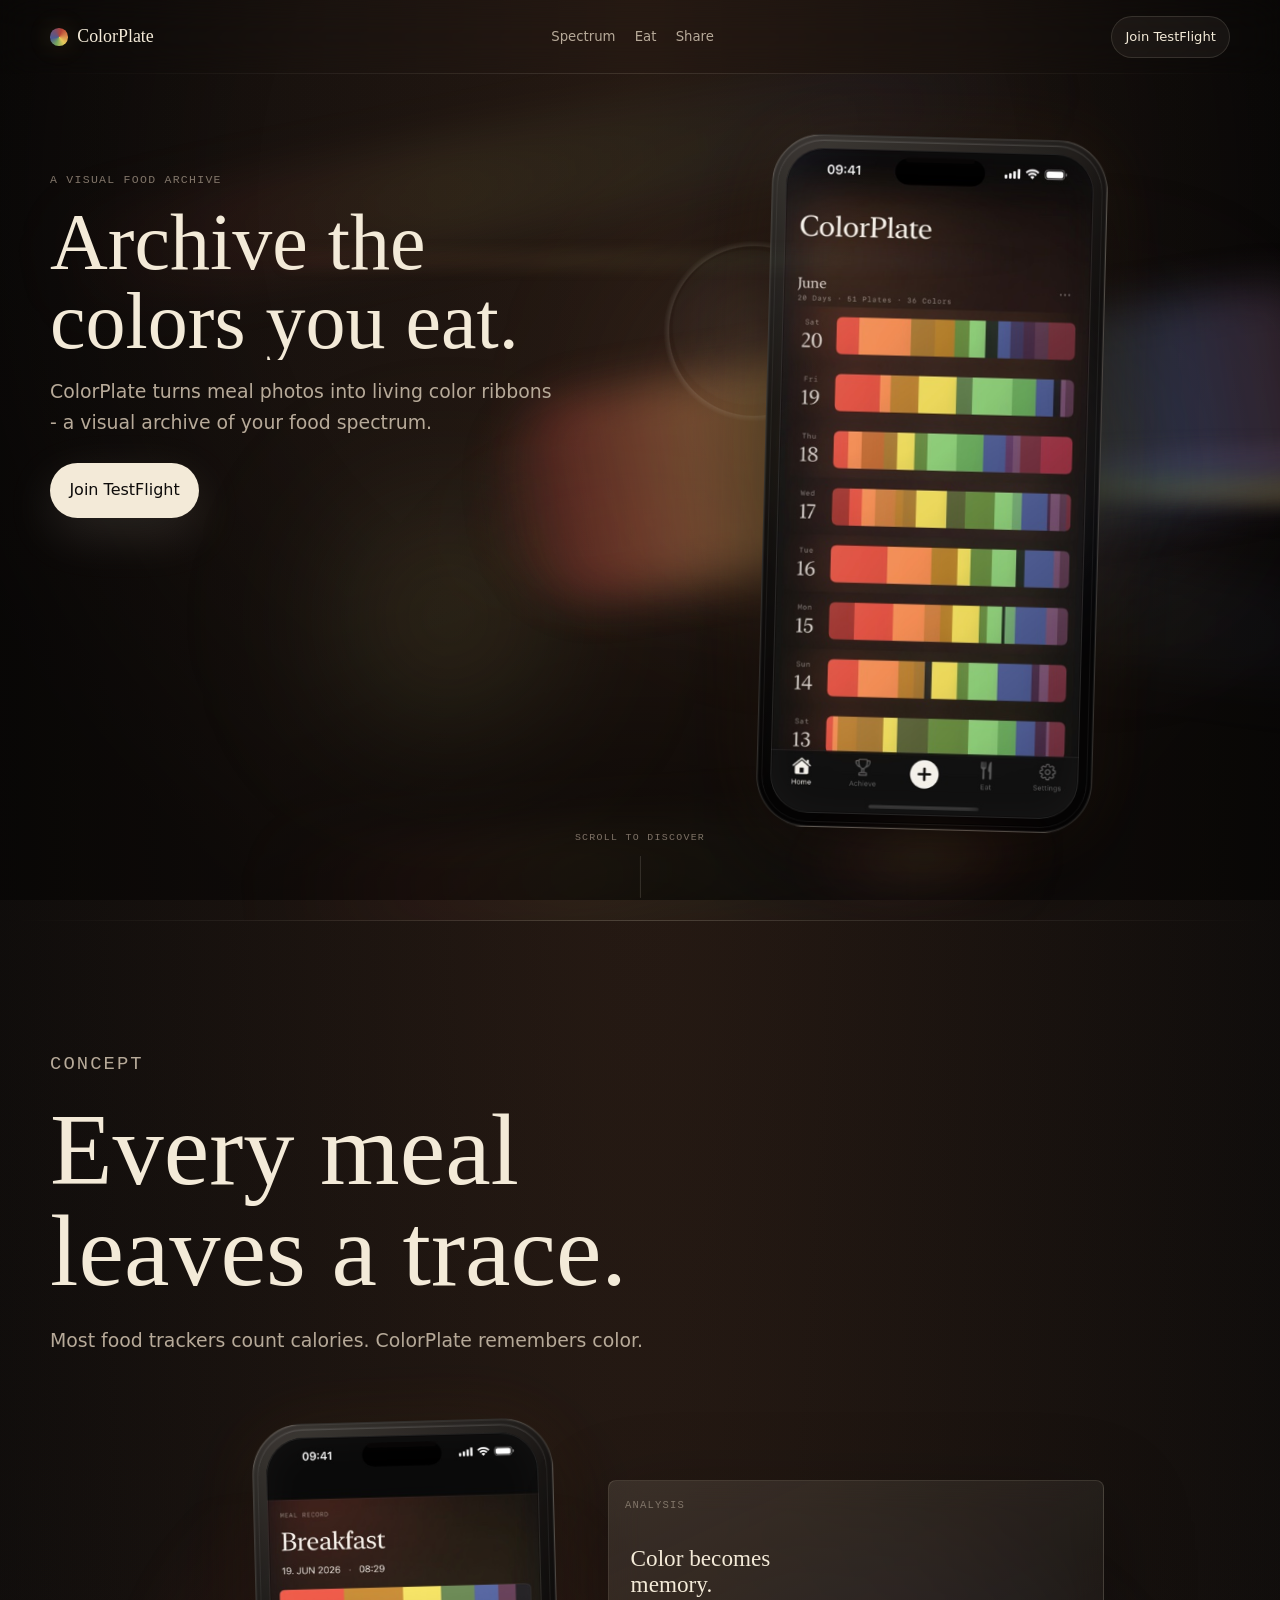
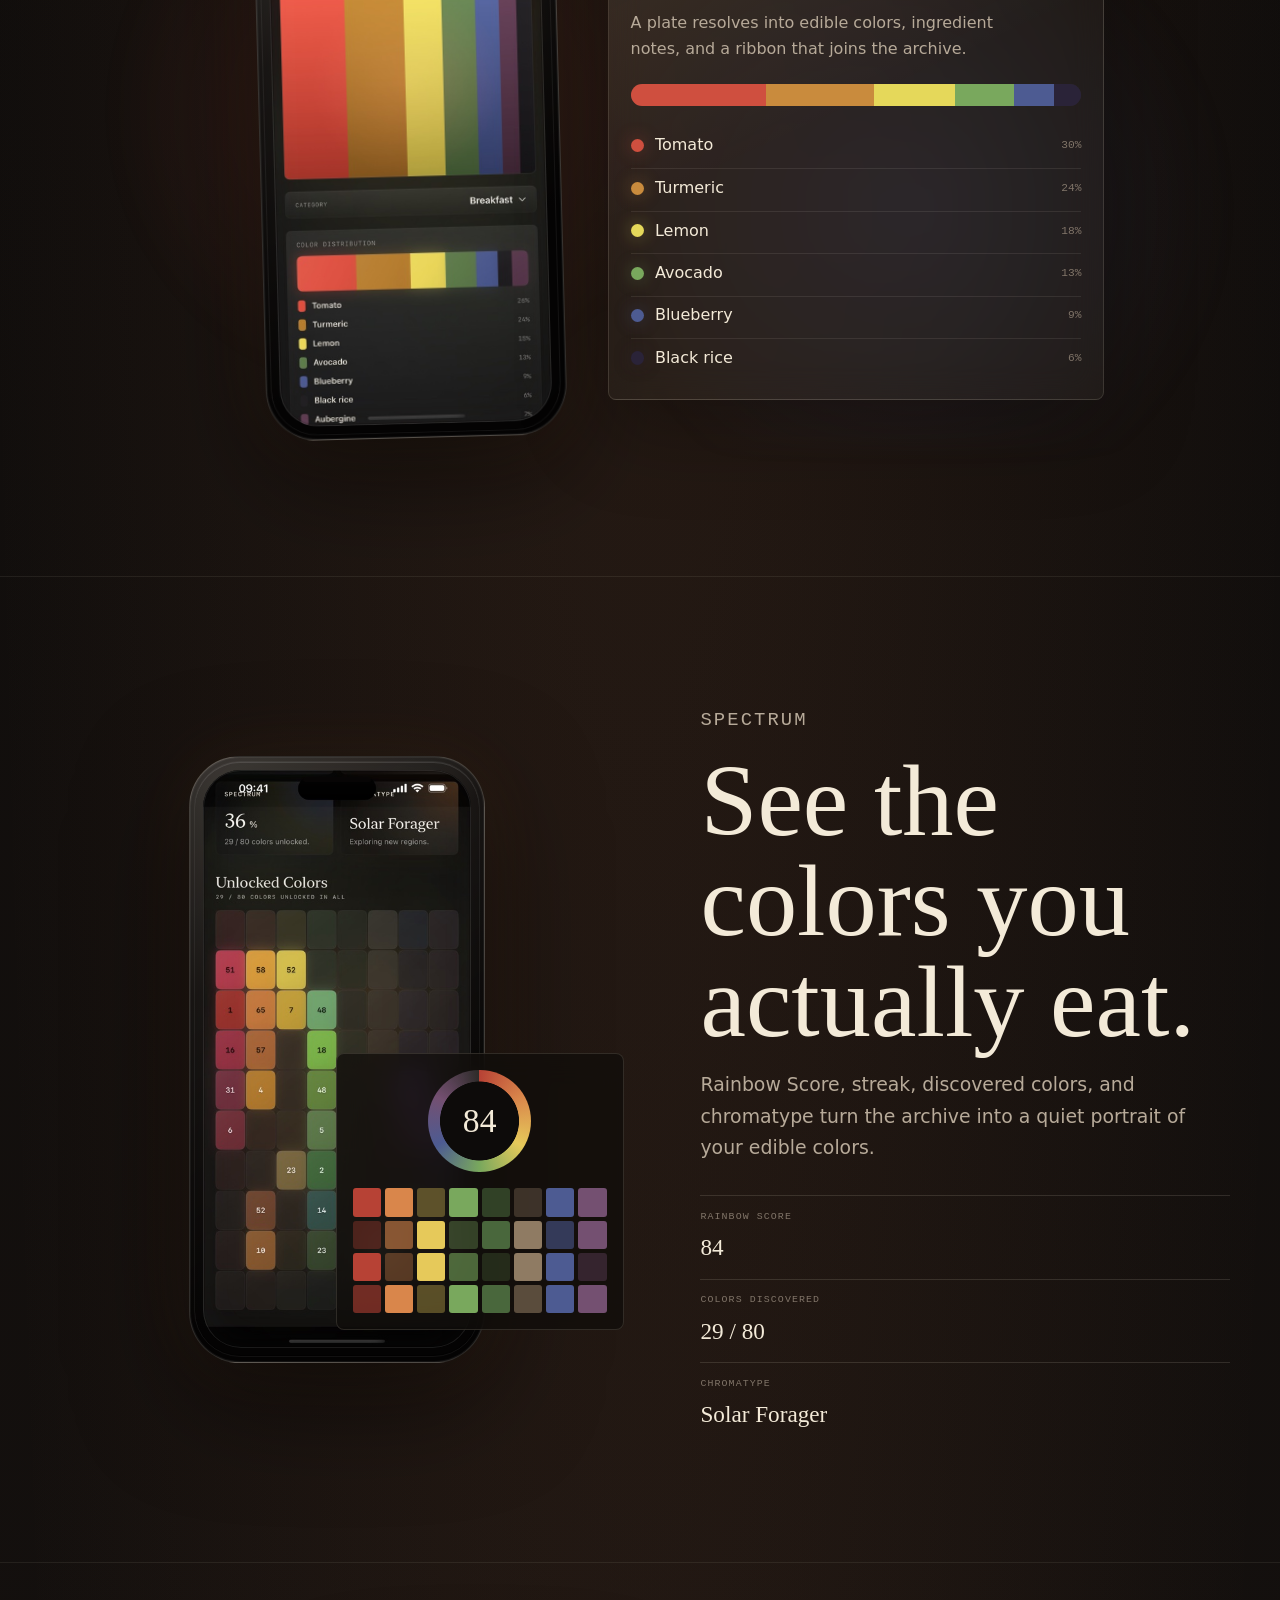
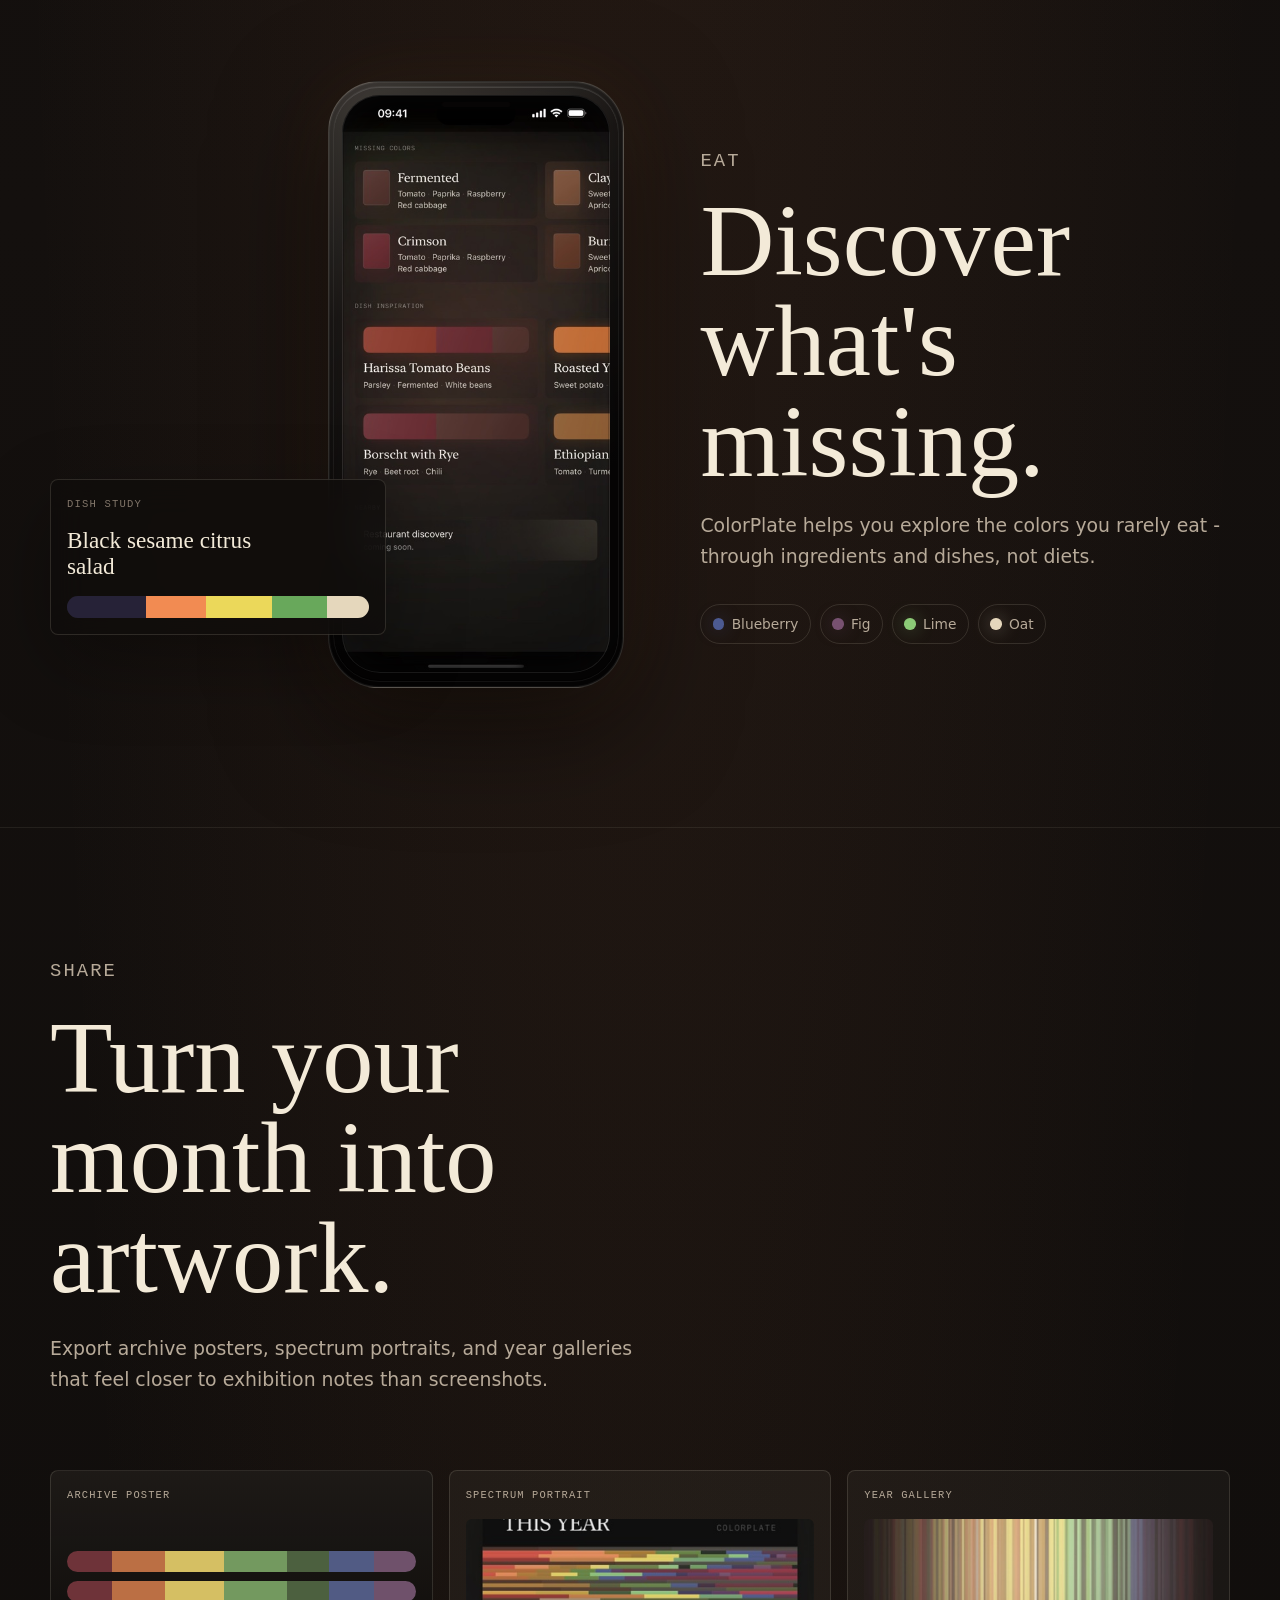
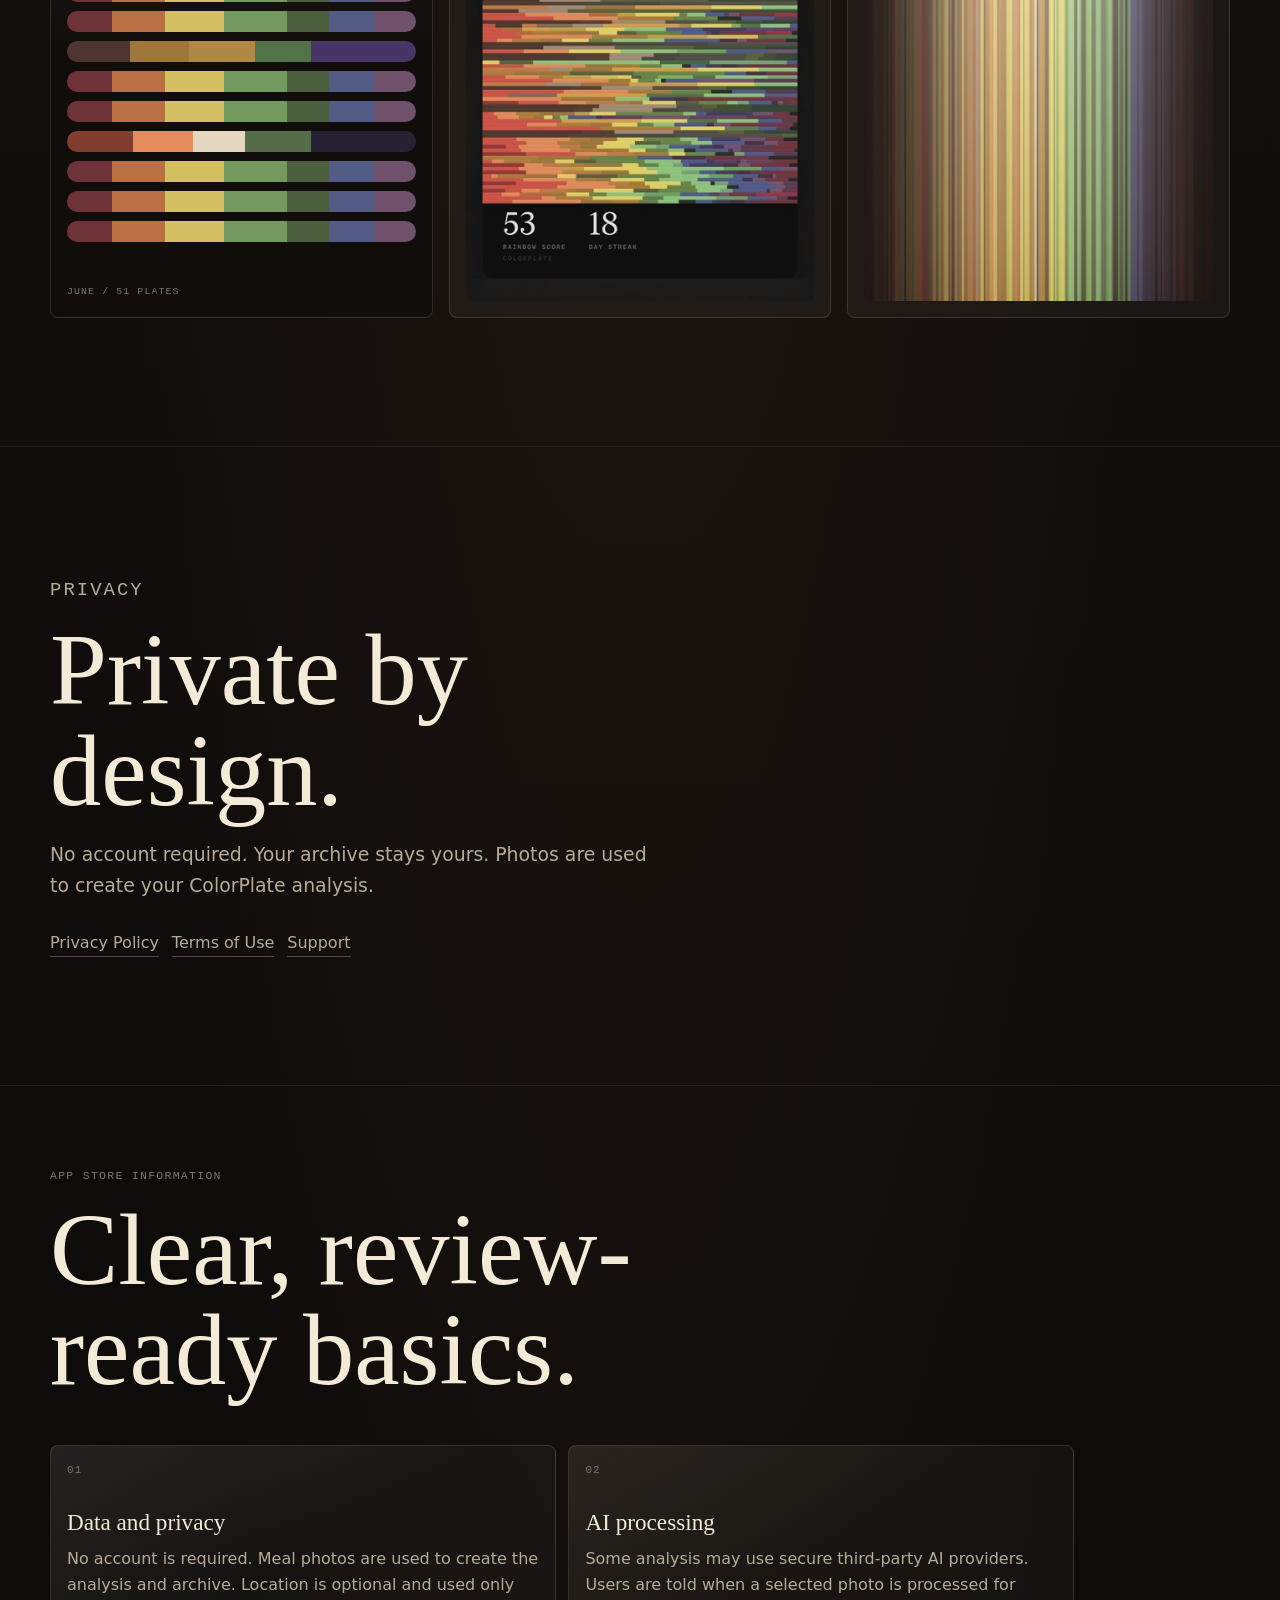
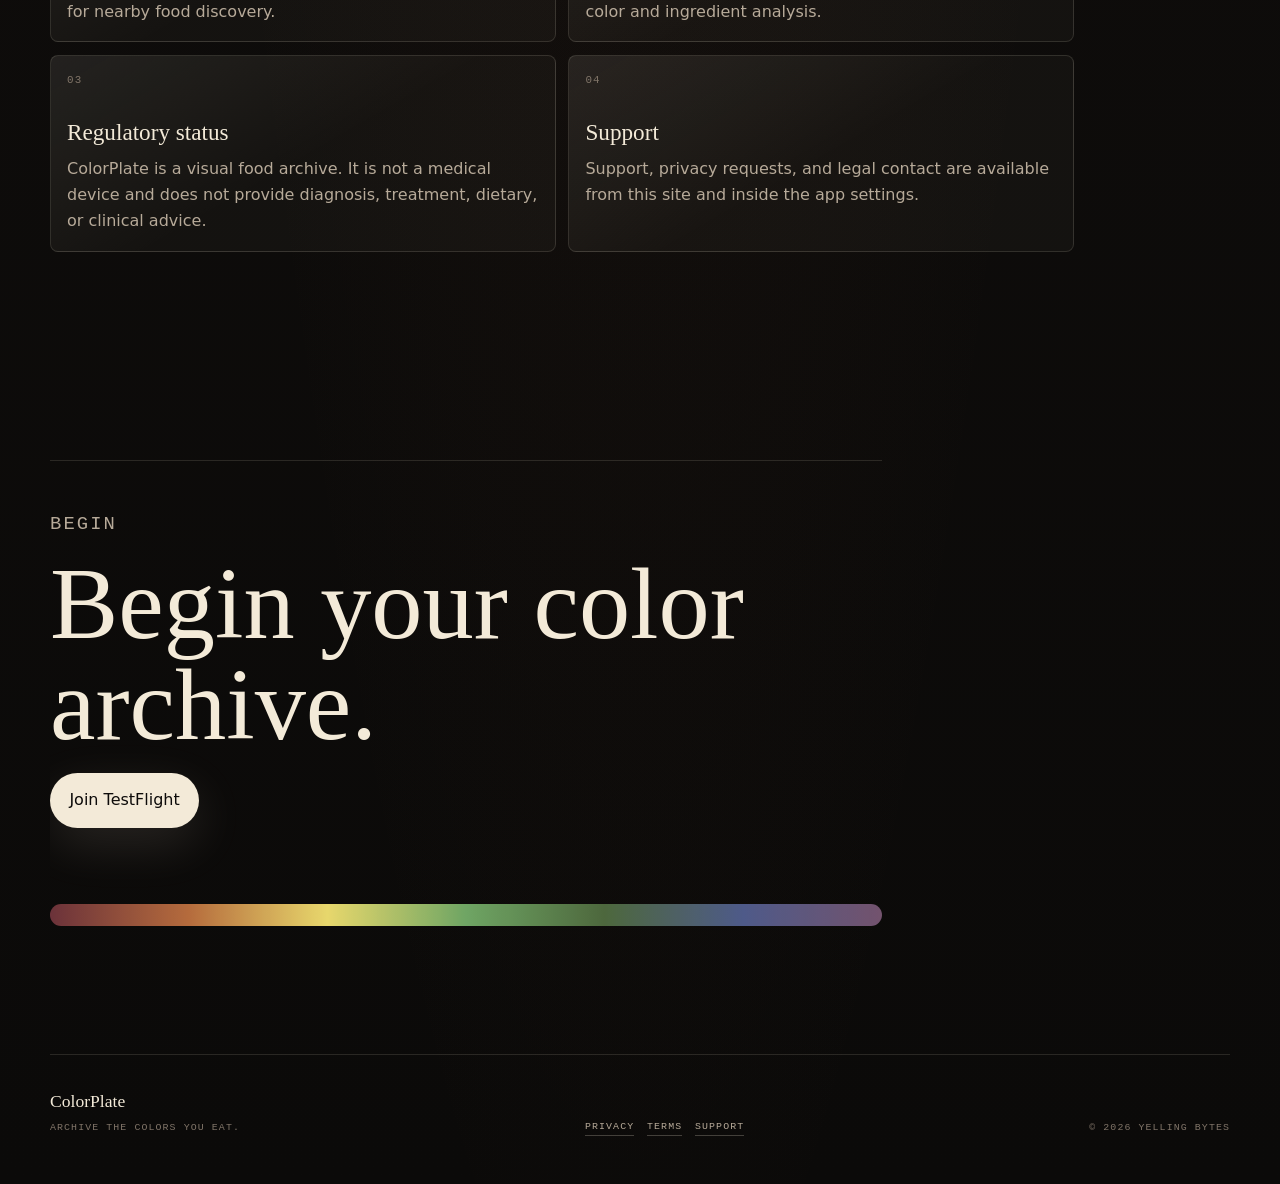
==== index.html @ 6c3af34b "ColorPlate landing page" ====
<!doctype html>
<html lang="en">
  <head>
    <meta charset="utf-8">
    <meta name="viewport" content="width=device-width, initial-scale=1">
    <title>ColorPlate - Archive the colors you eat</title>
    <meta
      name="description"
      content="ColorPlate turns meal photos into living color ribbons - a visual archive of your food spectrum."
    >
    <meta name="theme-color" content="#0d0b0a">
    <meta property="og:title" content="ColorPlate - Archive the colors you eat">
    <meta
      property="og:description"
      content="A visual food archive, not a calorie tracker."
    >
    <meta property="og:type" content="website">
    <link rel="preload" href="assets/screenshots/archive.jpg" as="image">
    <link rel="stylesheet" href="styles.css">
    <script src="https://cdn.jsdelivr.net/npm/gsap@3.12.5/dist/gsap.min.js" defer></script>
  </head>
  <body>
    <a class="skip-link" href="#main">Skip to content</a>
    <div class="site-shell">
      <header class="site-header" aria-label="Primary">
        <a class="wordmark" href="#top" aria-label="ColorPlate home">
          <span class="wordmark-mark" aria-hidden="true"></span>
          ColorPlate
        </a>
        <nav class="site-nav" aria-label="Sections">
          <a href="#spectrum">Spectrum</a>
          <a href="#eat">Eat</a>
          <a href="#share">Share</a>
        </nav>
        <a class="header-cta" href="https://testflight.apple.com/join/rWr4e8p2" target="_blank" rel="noopener">Join TestFlight</a>
      </header>

      <main id="main">
        <section id="top" class="hero section-grid" aria-labelledby="hero-title">
          <div class="hero-atmosphere" aria-hidden="true">
            <span class="pigment-blob pigment-blob-red"></span>
            <span class="pigment-blob pigment-blob-gold"></span>
            <span class="pigment-blob pigment-blob-violet"></span>
            <span class="ambient-ribbon ambient-ribbon-one"></span>
            <span class="ambient-ribbon ambient-ribbon-two"></span>
            <span class="ambient-ribbon ambient-ribbon-three"></span>
          </div>

          <div class="hero-story-ribbon" aria-hidden="true">
            <span class="story-dot"></span>
            <span class="story-line"></span>
          </div>

          <div class="hero-copy">
            <p class="eyebrow hero-kicker">A visual food archive</p>
            <h1 id="hero-title">Archive the colors you eat.</h1>
            <p class="hero-subhead">
              ColorPlate turns meal photos into living color ribbons - a visual archive of your food spectrum.
            </p>
            <div class="cta-row">
              <a class="button button-primary" href="https://testflight.apple.com/join/rWr4e8p2" target="_blank" rel="noopener">Join TestFlight</a>
            </div>
          </div>

          <div class="hero-visual" aria-label="ColorPlate app archive preview">
            <div class="spectral-ribbon hero-stream" aria-hidden="true">
              <span></span>
            </div>
            <div class="plate-sequence" aria-hidden="true">
              <div class="blank-plate"></div>
              <div class="plate-pigment"></div>
            </div>
            <figure class="phone phone-hero parallax-card" data-tilt-card>
              <span class="phone-speaker" aria-hidden="true"></span>
              <span class="phone-screen-glow" aria-hidden="true"></span>
              <span class="phone-reflection" aria-hidden="true"></span>
              <div class="phone-screen">
                <img
                  src="assets/screenshots/archive.jpg"
                  alt="ColorPlate home archive showing daily meal ribbons"
                  width="416"
                  height="900"
                >
              </div>
            </figure>
          </div>
          <a class="scroll-cue" href="#spectrum" aria-label="Scroll to discover">
            <span>Scroll to discover</span>
            <i aria-hidden="true"></i>
          </a>
        </section>

        <section class="concept content-section" aria-labelledby="concept-title">
          <div class="section-heading reveal">
            <p class="eyebrow">Concept</p>
            <h2 id="concept-title">Every meal leaves a trace.</h2>
            <p>
              Most food trackers count calories. ColorPlate remembers color.
            </p>
          </div>

          <div class="analysis-showcase reveal" aria-label="ColorPlate meal analysis with ingredient color extraction">
            <figure class="phone phone-analysis parallax-card">
              <span class="phone-speaker" aria-hidden="true"></span>
              <img
                src="assets/screenshots/spectrum.jpg"
                alt="ColorPlate analysis screen showing a meal color field, ribbon, and ingredient breakdown"
                width="416"
                height="900"
              >
            </figure>
            <article class="ingredient-analysis-card">
              <span class="step-label">Analysis</span>
              <h3>Color becomes memory.</h3>
              <p>
                A plate resolves into edible colors, ingredient notes, and a ribbon that joins the archive.
              </p>
              <div class="analysis-ribbon" aria-hidden="true">
                <span style="--w:30%;--c:#cf4f3f"></span>
                <span style="--w:24%;--c:#c98b3d"></span>
                <span style="--w:18%;--c:#e5d85a"></span>
                <span style="--w:13%;--c:#79a85d"></span>
                <span style="--w:9%;--c:#4d5b92"></span>
                <span style="--w:6%;--c:#2a2338"></span>
              </div>
              <ul class="ingredient-list" aria-label="Example extracted ingredients">
                <li><span style="--c:#cf4f3f"></span><strong>Tomato</strong><em>30%</em></li>
                <li><span style="--c:#c98b3d"></span><strong>Turmeric</strong><em>24%</em></li>
                <li><span style="--c:#e5d85a"></span><strong>Lemon</strong><em>18%</em></li>
                <li><span style="--c:#79a85d"></span><strong>Avocado</strong><em>13%</em></li>
                <li><span style="--c:#4d5b92"></span><strong>Blueberry</strong><em>9%</em></li>
                <li><span style="--c:#2a2338"></span><strong>Black rice</strong><em>6%</em></li>
              </ul>
            </article>
          </div>
        </section>

        <section id="spectrum" class="feature-section spectrum-section section-grid" aria-labelledby="spectrum-title">
          <div class="feature-copy reveal">
            <p class="eyebrow">Spectrum</p>
            <h2 id="spectrum-title">See the colors you actually eat.</h2>
            <p>
              Rainbow Score, streak, discovered colors, and chromatype turn the archive into a quiet portrait of your edible colors.
            </p>
            <dl class="quiet-stats">
              <div>
                <dt>Rainbow Score</dt>
                <dd>84</dd>
              </div>
              <div>
                <dt>Colors discovered</dt>
                <dd>29 / 80</dd>
              </div>
              <div>
                <dt>Chromatype</dt>
                <dd>Solar Forager</dd>
              </div>
            </dl>
          </div>
          <div class="spectrum-visual reveal">
            <figure class="phone phone-feature parallax-card">
              <span class="phone-speaker" aria-hidden="true"></span>
              <img
                src="assets/screenshots/atlas.jpg"
                alt="ColorPlate spectrum atlas with discovered colors and chromatype"
                width="416"
                height="900"
              >
            </figure>
            <div class="spectrum-panel" aria-hidden="true">
              <div class="score-ring">
                <span>84</span>
              </div>
              <div class="atlas-grid">
                <i></i><i></i><i></i><i></i><i></i><i></i><i></i><i></i>
                <i></i><i></i><i></i><i></i><i></i><i></i><i></i><i></i>
                <i></i><i></i><i></i><i></i><i></i><i></i><i></i><i></i>
                <i></i><i></i><i></i><i></i><i></i><i></i><i></i><i></i>
              </div>
            </div>
          </div>
        </section>

        <section id="eat" class="feature-section eat-section section-grid" aria-labelledby="eat-title">
          <div class="feature-copy reveal">
            <p class="eyebrow">Eat</p>
            <h2 id="eat-title">Discover what&apos;s missing.</h2>
            <p>
              ColorPlate helps you explore the colors you rarely eat - through ingredients and dishes, not diets.
            </p>
            <div class="ingredient-stack" aria-label="Suggested missing colors">
              <span style="--c:#4c5a91">Blueberry</span>
              <span style="--c:#775170">Fig</span>
              <span style="--c:#8ccb77">Lime</span>
              <span style="--c:#e5d7bc">Oat</span>
            </div>
          </div>
          <div class="eat-visual reveal">
            <figure class="phone phone-feature parallax-card">
              <span class="phone-speaker" aria-hidden="true"></span>
              <img
                src="assets/screenshots/eat.jpg"
                alt="ColorPlate Eat view with missing colors and dish inspiration"
                width="416"
                height="900"
              >
            </figure>
            <div class="dish-card" aria-hidden="true">
              <span class="step-label">Dish study</span>
              <h3>Black sesame citrus salad</h3>
              <div class="analysis-ribbon">
                <span style="--w:26%;--c:#262237"></span>
                <span style="--w:20%;--c:#f28b52"></span>
                <span style="--w:22%;--c:#ebd85a"></span>
                <span style="--w:18%;--c:#68a85b"></span>
                <span style="--w:14%;--c:#e5d7bc"></span>
              </div>
            </div>
          </div>
        </section>

        <section id="share" class="share-section content-section" aria-labelledby="share-title">
          <div class="section-heading reveal">
            <p class="eyebrow">Share</p>
            <h2 id="share-title">Turn your month into artwork.</h2>
            <p>
              Export archive posters, spectrum portraits, and year galleries that feel closer to exhibition notes than screenshots.
            </p>
          </div>

          <div class="poster-grid reveal" aria-label="ColorPlate share poster previews">
            <article class="poster-card poster-archive">
              <p>Archive Poster</p>
              <div class="poster-ribbons" aria-hidden="true">
                <span></span><span></span><span></span><span></span><span></span>
                <span></span><span></span><span></span><span></span><span></span>
              </div>
              <footer>June / 51 plates</footer>
            </article>
            <article class="poster-card poster-spectrum">
              <p>Spectrum Portrait</p>
              <img
                src="assets/screenshots/share-poster.jpg"
                alt="ColorPlate share poster generated by the app"
                width="416"
                height="900"
              >
            </article>
            <article class="poster-card poster-year">
              <p>Year Gallery</p>
              <img
                src="assets/artwork/year-in-color-portrait.jpg"
                alt="ColorPlate year gallery artwork"
                width="900"
                height="900"
              >
            </article>
          </div>
        </section>

        <section class="privacy-section content-section" aria-labelledby="privacy-title">
          <div class="privacy-panel reveal">
            <p class="eyebrow">Privacy</p>
            <h2 id="privacy-title">Private by design.</h2>
            <p>
              No account required. Your archive stays yours. Photos are used to create your ColorPlate analysis.
            </p>
            <div class="legal-links">
              <a href="privacy.html">Privacy Policy</a>
              <a href="terms.html">Terms of Use</a>
              <a href="support.html">Support</a>
            </div>
          </div>
        </section>

        <section class="app-store-section content-section" aria-labelledby="app-store-title">
          <div class="app-store-panel reveal">
            <p class="eyebrow">App Store information</p>
            <h2 id="app-store-title">Clear, review-ready basics.</h2>
            <div class="compliance-grid">
              <article>
                <span>01</span>
                <h3>Data and privacy</h3>
                <p>No account is required. Meal photos are used to create the analysis and archive. Location is optional and used only for nearby food discovery.</p>
              </article>
              <article>
                <span>02</span>
                <h3>AI processing</h3>
                <p>Some analysis may use secure third-party AI providers. Users are told when a selected photo is processed for color and ingredient analysis.</p>
              </article>
              <article>
                <span>03</span>
                <h3>Regulatory status</h3>
                <p>ColorPlate is a visual food archive. It is not a medical device and does not provide diagnosis, treatment, dietary, or clinical advice.</p>
              </article>
              <article>
                <span>04</span>
                <h3>Support</h3>
                <p>Support, privacy requests, and legal contact are available from this site and inside the app settings.</p>
              </article>
            </div>
          </div>
        </section>

        <section id="final-cta" class="final-cta content-section" aria-labelledby="final-title">
          <div class="final-panel reveal">
            <p class="eyebrow">Begin</p>
            <h2 id="final-title">Begin your color archive.</h2>
            <a class="button button-primary" href="https://testflight.apple.com/join/rWr4e8p2" target="_blank" rel="noopener">
              Join TestFlight
            </a>
          </div>
        </section>
      </main>

      <footer class="site-footer">
        <div>
          <strong>ColorPlate</strong>
          <span>Archive the colors you eat.</span>
        </div>
        <nav aria-label="Legal">
          <a href="privacy.html">Privacy</a>
          <a href="terms.html">Terms</a>
          <a href="support.html">Support</a>
        </nav>
        <p>&copy; 2026 Yelling Bytes</p>
      </footer>
    </div>

    <script src="app.js" defer></script>
  </body>
</html>
---- styles.css ----
:root {
  color-scheme: dark;
  --ink: #0d0b0a;
  --ink-soft: #15110f;
  --charcoal: #1d1916;
  --charcoal-2: #29231f;
  --ivory: #f3ead8;
  --stone: #b7aa99;
  --stone-dim: #817569;
  --line: rgba(243, 234, 216, 0.13);
  --glass: rgba(243, 234, 216, 0.055);
  --glow: rgba(226, 184, 110, 0.22);
  --red: #b74235;
  --orange: #d9864b;
  --yellow: #e6c95a;
  --green: #79a85d;
  --moss: #49673c;
  --blue: #4d5b92;
  --violet: #745071;
  --serif: "Iowan Old Style", "New York", "Times New Roman", serif;
  --sans: Inter, ui-sans-serif, system-ui, -apple-system, BlinkMacSystemFont, "Segoe UI", sans-serif;
  --mono: "SFMono-Regular", "SF Mono", Consolas, "Liberation Mono", monospace;
  --max: 1180px;
}

* {
  box-sizing: border-box;
}

html {
  scroll-behavior: smooth;
  overflow-x: hidden;
}

body {
  margin: 0;
  background:
    radial-gradient(ellipse at 50% 0%, rgba(214, 128, 80, 0.12), transparent 42rem),
    linear-gradient(180deg, #0d0b0a 0%, #14100e 45%, #0b0a09 100%);
  color: var(--ivory);
  font-family: var(--sans);
  font-size: 16px;
  line-height: 1.65;
  overflow-x: hidden;
}

body::before {
  content: "";
  position: fixed;
  inset: 0;
  pointer-events: none;
  z-index: -1;
  opacity: 0.26;
  background-image:
    linear-gradient(rgba(255,255,255,0.025) 1px, transparent 1px),
    linear-gradient(90deg, rgba(255,255,255,0.018) 1px, transparent 1px);
  background-size: 42px 42px;
  mask-image: linear-gradient(to bottom, black, transparent 78%);
}

body::after {
  content: "";
  position: fixed;
  inset: 0;
  z-index: -1;
  pointer-events: none;
  background:
    radial-gradient(ellipse at 50% 22%, transparent 0 42%, rgba(0, 0, 0, 0.42) 82%),
    radial-gradient(ellipse at 50% 115%, rgba(0, 0, 0, 0.64), transparent 44%);
}

img {
  display: block;
  max-width: 100%;
  height: auto;
}

a {
  color: inherit;
  text-decoration: none;
}

button {
  font: inherit;
}

.skip-link {
  position: fixed;
  left: 1rem;
  top: 1rem;
  z-index: 50;
  transform: translateY(-150%);
  background: var(--ivory);
  color: var(--ink);
  padding: 0.6rem 0.9rem;
  border-radius: 8px;
}

.skip-link:focus {
  transform: translateY(0);
}

.site-shell {
  width: 100%;
  margin: 0 auto;
}

.site-header {
  position: sticky;
  top: 0;
  z-index: 20;
  display: flex;
  align-items: center;
  justify-content: space-between;
  gap: 1rem;
  width: 100%;
  margin: 0 auto;
  padding: 1rem max(1rem, calc((100vw - var(--max)) / 2));
  backdrop-filter: blur(18px);
}

.site-header::after {
  content: "";
  position: absolute;
  left: 0;
  right: 0;
  bottom: 0;
  height: 1px;
  background: linear-gradient(90deg, transparent, var(--line), transparent);
}

.wordmark,
.header-cta,
.button,
.site-nav a,
.legal-links a {
  transition: color 180ms ease, border-color 180ms ease, background 180ms ease, transform 180ms ease;
}

.wordmark {
  display: inline-flex;
  align-items: center;
  gap: 0.6rem;
  font-family: var(--serif);
  font-size: 1.12rem;
  color: var(--ivory);
}

.wordmark-mark {
  width: 1.1rem;
  height: 1.1rem;
  border-radius: 50%;
  background:
    conic-gradient(from 20deg, var(--red), var(--orange), var(--yellow), var(--green), var(--blue), var(--violet), var(--red));
  box-shadow: 0 0 24px rgba(230, 201, 90, 0.18);
}

.site-nav {
  display: none;
  align-items: center;
  gap: 1.2rem;
  color: var(--stone);
  font-size: 0.83rem;
}

.site-nav a {
  position: relative;
}

.site-nav a::after {
  content: "";
  position: absolute;
  left: 0;
  right: 0;
  bottom: -0.45rem;
  height: 1px;
  transform: scaleX(0);
  transform-origin: center;
  background: linear-gradient(90deg, transparent, rgba(243, 234, 216, 0.72), transparent);
  box-shadow: 0 0 18px rgba(230, 201, 90, 0.16);
  transition: transform 260ms ease;
}

.site-nav a:hover,
.legal-links a:hover {
  color: var(--ivory);
}

.site-nav a:hover::after {
  transform: scaleX(1);
}

.header-cta {
  border: 1px solid var(--line);
  border-radius: 999px;
  color: var(--ivory);
  font-size: 0.82rem;
  padding: 0.56rem 0.82rem;
  background: rgba(243, 234, 216, 0.05);
}

.header-cta:hover,
.button:hover {
  transform: translateY(-1px);
}

.section-grid,
.content-section {
  width: 100%;
  margin: 0 auto;
  padding-left: max(1rem, calc((100vw - var(--max)) / 2));
  padding-right: max(1rem, calc((100vw - var(--max)) / 2));
}

.section-grid {
  display: grid;
  gap: clamp(2.2rem, 6vw, 5rem);
}

.content-section {
  padding-block: clamp(4.5rem, 10vw, 8rem);
}

.hero {
  position: relative;
  isolation: isolate;
  width: 100%;
  max-width: none;
  min-height: calc(100svh - 4.5rem);
  padding: clamp(2rem, 5vw, 4rem) 0 clamp(3rem, 7vw, 6rem);
  padding-left: max(1rem, calc((100vw - var(--max)) / 2));
  padding-right: max(1rem, calc((100vw - var(--max)) / 2));
  align-items: start;
  overflow: clip;
  contain: paint;
}

.hero > * {
  min-width: 0;
}

.hero::after {
  content: "";
  position: absolute;
  left: calc(50% - 50vw);
  right: calc(50% - 50vw);
  bottom: 0;
  height: 1px;
  background: linear-gradient(90deg, transparent, rgba(243, 234, 216, 0.18), transparent);
}

.hero-copy {
  position: relative;
  z-index: 3;
}

.hero-atmosphere {
  position: absolute;
  inset: -18% 0 -12%;
  z-index: -2;
  overflow: hidden;
  pointer-events: none;
}

.pigment-blob,
.ambient-ribbon {
  position: absolute;
  display: block;
  will-change: transform, opacity;
}

.pigment-blob {
  width: clamp(18rem, 34vw, 34rem);
  aspect-ratio: 1;
  border-radius: 50%;
  opacity: 0.26;
  filter: blur(58px) saturate(0.82);
  mix-blend-mode: screen;
}

.pigment-blob-red {
  left: 45%;
  top: 25%;
  background: radial-gradient(circle, rgba(183, 66, 53, 0.82), rgba(217, 134, 75, 0.22) 42%, transparent 70%);
  animation: pigmentDriftOne 22s ease-in-out infinite alternate;
}

.pigment-blob-gold {
  left: 22%;
  top: 48%;
  width: clamp(16rem, 26vw, 27rem);
  background: radial-gradient(circle, rgba(230, 201, 90, 0.58), rgba(121, 168, 93, 0.18) 48%, transparent 72%);
  animation: pigmentDriftTwo 26s ease-in-out infinite alternate;
}

.pigment-blob-violet {
  right: 0;
  top: 32%;
  width: clamp(17rem, 28vw, 29rem);
  background: radial-gradient(circle, rgba(77, 91, 146, 0.62), rgba(116, 80, 113, 0.24) 50%, transparent 74%);
  animation: pigmentDriftThree 28s ease-in-out infinite alternate;
}

.ambient-ribbon {
  width: min(88vw, 64rem);
  height: 6.5rem;
  border-radius: 999px;
  opacity: 0.18;
  filter: blur(20px) saturate(0.78);
  background:
    linear-gradient(90deg,
      transparent,
      rgba(183, 66, 53, 0.55),
      rgba(230, 201, 90, 0.46),
      rgba(121, 168, 93, 0.38),
      rgba(77, 91, 146, 0.45),
      transparent);
}

.ambient-ribbon-one {
  left: 3%;
  top: 18%;
  transform: rotate(-11deg);
  animation: ribbonFloatOne 24s ease-in-out infinite alternate;
}

.ambient-ribbon-two {
  right: -15%;
  top: 56%;
  opacity: 0.13;
  transform: rotate(8deg);
  animation: ribbonFloatTwo 27s ease-in-out infinite alternate;
}

.ambient-ribbon-three {
  left: 21%;
  bottom: 9%;
  width: min(66vw, 48rem);
  opacity: 0.11;
  transform: rotate(-4deg);
  animation: ribbonFloatThree 32s ease-in-out infinite alternate;
}

.hero-story-ribbon {
  position: absolute;
  left: max(1rem, calc((100% - var(--max)) / 2));
  top: clamp(7rem, 18vh, 12rem);
  z-index: 1;
  width: min(72vw, 48rem);
  height: 3rem;
  pointer-events: none;
}

.story-dot,
.story-line {
  position: absolute;
  left: 0;
  top: 50%;
  display: block;
  transform: translateY(-50%);
}

.story-dot {
  width: 0.78rem;
  height: 0.78rem;
  border-radius: 50%;
  background: #e6c95a;
  box-shadow: 0 0 24px rgba(230, 201, 90, 0.38);
}

.story-line {
  width: 100%;
  height: 1rem;
  border-radius: 999px;
  transform-origin: left center;
  background:
    linear-gradient(90deg,
      rgba(183, 66, 53, 0.8),
      rgba(217, 134, 75, 0.78),
      rgba(230, 201, 90, 0.74),
      rgba(121, 168, 93, 0.62),
      rgba(77, 91, 146, 0.58),
      rgba(116, 80, 113, 0));
  filter: blur(8px) saturate(0.8);
  opacity: 0;
  transform: translateY(-50%) scaleX(0);
}

.eyebrow,
.step-label,
.quiet-stats dt,
.site-footer,
.poster-card footer,
.poster-card p {
  font-family: var(--mono);
  letter-spacing: 0.11em;
  text-transform: uppercase;
}

.eyebrow {
  margin: 0 0 0.9rem;
  color: var(--stone-dim);
  font-size: 0.72rem;
}

h1,
h2,
h3,
p {
  margin-top: 0;
}

h1,
h2 {
  font-family: var(--serif);
  font-weight: 400;
  line-height: 0.98;
  letter-spacing: 0;
}

h1 {
  max-width: 17ch;
  margin-bottom: 1rem;
  font-size: clamp(3.05rem, 6.4vw, 5rem);
}

h2 {
  max-width: 12ch;
  margin-bottom: 1.1rem;
  font-size: clamp(2.7rem, 8vw, 6.4rem);
}

h3 {
  font-family: var(--serif);
  font-size: 1.45rem;
  font-weight: 400;
  line-height: 1.15;
}

.hero-subhead,
.section-heading p,
.feature-copy p,
.privacy-panel p,
.final-panel p {
  max-width: 38rem;
  color: var(--stone);
  font-size: clamp(1rem, 1.8vw, 1.18rem);
}

.cta-row {
  display: flex;
  flex-wrap: wrap;
  gap: 0.75rem;
  margin-top: 1.55rem;
}

.button {
  display: inline-flex;
  align-items: center;
  justify-content: center;
  min-height: 3rem;
  border-radius: 999px;
  padding: 0.82rem 1.15rem;
  cursor: pointer;
  white-space: nowrap;
  will-change: transform, box-shadow;
}

.button-primary {
  border: 1px solid rgba(243, 234, 216, 0.58);
  background: var(--ivory);
  color: var(--ink);
  box-shadow: 0 16px 50px rgba(243, 234, 216, 0.12);
}

.button-primary:hover {
  box-shadow:
    0 18px 55px rgba(243, 234, 216, 0.16),
    0 0 30px rgba(230, 201, 90, 0.14);
}

.button-secondary {
  border: 1px solid var(--line);
  background: rgba(243, 234, 216, 0.04);
  color: var(--ivory);
}

.button-secondary:hover,
.header-cta:hover {
  border-color: rgba(243, 234, 216, 0.28);
  background: rgba(243, 234, 216, 0.075);
  box-shadow: 0 0 34px rgba(230, 201, 90, 0.08);
}

.hero-visual,
.spectrum-visual,
.eat-visual {
  position: relative;
  display: grid;
  place-items: center;
  min-height: 38rem;
}

.hero-visual {
  min-height: 43rem;
  perspective: 1100px;
}

.spectral-ribbon {
  position: absolute;
  pointer-events: none;
}

.hero-stream {
  left: 50%;
  top: 44%;
  width: min(92vw, 56rem);
  height: 13rem;
  transform: translate(-50%, -50%) rotate(-9deg);
  filter: blur(0.2px);
  opacity: 0.78;
}

.hero-stream span {
  display: block;
  width: 100%;
  height: 100%;
  border-radius: 999px;
  background:
    linear-gradient(90deg,
      rgba(115, 48, 57, 0) 0%,
      rgba(183, 66, 53, 0.54) 10%,
      rgba(217, 134, 75, 0.58) 24%,
      rgba(230, 201, 90, 0.5) 38%,
      rgba(121, 168, 93, 0.46) 52%,
      rgba(73, 103, 60, 0.46) 64%,
      rgba(77, 91, 146, 0.52) 78%,
      rgba(116, 80, 113, 0.48) 90%,
      rgba(116, 80, 113, 0) 100%);
  filter: blur(22px) saturate(0.86);
  animation: ribbonDrift 16s ease-in-out infinite alternate;
}

.hero-kicker,
.hero-line,
.hero-subhead,
.hero .cta-row {
  will-change: transform, opacity, filter;
}

.hero-line {
  display: block;
  overflow: hidden;
}

.hero-line span {
  display: block;
}

.plate-sequence {
  position: absolute;
  left: 4%;
  top: 14%;
  width: 12rem;
  aspect-ratio: 1;
  opacity: 0.72;
}

.blank-plate,
.plate-pigment {
  position: absolute;
  inset: 0;
  border-radius: 50%;
}

.blank-plate {
  background:
    radial-gradient(circle at 48% 48%, rgba(243, 234, 216, 0.12), rgba(243, 234, 216, 0.04) 54%, transparent 56%),
    radial-gradient(circle, transparent 62%, rgba(243, 234, 216, 0.16) 63%, transparent 67%);
  animation: plateSettle 2.2s ease both;
}

.plate-pigment {
  inset: 14%;
  background:
    conic-gradient(from 70deg, var(--red), var(--orange), var(--yellow), var(--green), var(--blue), var(--violet), var(--red));
  filter: blur(18px) saturate(0.76);
  opacity: 0;
  animation: pigmentBloom 4.8s ease 0.65s both;
}

.phone {
  --phone-frame: 0.84rem;
  --phone-radius: 3.18rem;
  --phone-screen-radius: 2.38rem;
  position: relative;
  margin: 0;
  width: min(78vw, 21rem);
  border: 1px solid rgba(243, 234, 216, 0.18);
  border-radius: var(--phone-radius);
  padding: var(--phone-frame);
  background:
    linear-gradient(145deg, rgba(243, 234, 216, 0.22), rgba(243, 234, 216, 0.055) 30%, rgba(0, 0, 0, 0.62) 72%),
    #100d0c;
  box-shadow:
    0 34px 110px rgba(0, 0, 0, 0.58),
    0 0 80px rgba(217, 134, 75, 0.1),
    inset 0 0 0 1px rgba(255, 255, 255, 0.055),
    inset 0 -18px 38px rgba(0, 0, 0, 0.38);
  transform-style: preserve-3d;
  will-change: transform;
}

.phone::before {
  content: "";
  position: absolute;
  inset: 0.28rem;
  border-radius: calc(var(--phone-radius) - 0.28rem);
  pointer-events: none;
  border: 1px solid rgba(255, 255, 255, 0.06);
  box-shadow:
    inset 0 1px 0 rgba(255, 255, 255, 0.12),
    inset 0 -1px 0 rgba(0, 0, 0, 0.5);
}

.phone::after {
  content: "";
  position: absolute;
  inset: var(--phone-frame);
  z-index: 3;
  border-radius: var(--phone-screen-radius);
  pointer-events: none;
  box-shadow:
    inset 0 0 0 1px rgba(255, 255, 255, 0.09),
    inset 0 0 0 2px rgba(0, 0, 0, 0.18),
    inset 0 0 42px rgba(243, 234, 216, 0.035);
}

.phone img,
.phone-screen img {
  width: 100%;
  aspect-ratio: 1284 / 2778;
  object-fit: cover;
  object-position: center center;
  border-radius: var(--phone-screen-radius);
  background:
    radial-gradient(circle at 50% 18%, rgba(243, 234, 216, 0.08), transparent 30%),
    #070605;
}

.phone-screen {
  position: relative;
  overflow: hidden;
  border-radius: var(--phone-screen-radius);
  background:
    radial-gradient(circle at 52% 14%, rgba(243, 234, 216, 0.08), transparent 32%),
    linear-gradient(180deg, #17100d, #080706 70%);
  transform: translateZ(18px);
}

.phone-screen::after {
  content: "";
  position: absolute;
  inset: -20% -55%;
  pointer-events: none;
  background:
    linear-gradient(105deg,
      transparent 0 32%,
      rgba(243, 234, 216, 0.08) 39%,
      rgba(230, 201, 90, 0.08) 44%,
      rgba(77, 91, 146, 0.07) 49%,
      transparent 58% 100%);
  mix-blend-mode: screen;
  transform: translateX(-34%);
  animation: screenShimmer 7.5s ease-in-out 1.2s infinite;
}

.phone-screen-glow {
  position: absolute;
  inset: 12% -18% 22%;
  z-index: -1;
  border-radius: 50%;
  background:
    radial-gradient(circle, rgba(230, 201, 90, 0.2), transparent 58%),
    radial-gradient(circle at 68% 58%, rgba(77, 91, 146, 0.18), transparent 50%);
  filter: blur(34px);
  opacity: 0.7;
}

.phone-reflection {
  position: absolute;
  left: 12%;
  right: 12%;
  bottom: -4.6rem;
  z-index: -2;
  height: 5.6rem;
  border-radius: 50%;
  background:
    radial-gradient(ellipse, rgba(230, 201, 90, 0.18), rgba(183, 66, 53, 0.1) 42%, transparent 72%);
  filter: blur(22px);
  transform: rotate(-5deg);
  opacity: 0.72;
}

.phone-speaker {
  position: absolute;
  top: calc(var(--phone-frame) + 0.44rem);
  left: 50%;
  z-index: 5;
  width: 4.3rem;
  height: 0.28rem;
  transform: translateX(-50%);
  border-radius: 999px;
  background: rgba(10, 8, 7, 0.72);
}

.phone-hero {
  z-index: 3;
  transform:
    translate3d(0, calc(var(--parallax-y, 0) + var(--float-y, 0px) + var(--intro-y, 0px)), 0)
    rotateX(var(--tilt-x, 0deg))
    rotateY(var(--tilt-y, 0deg))
    rotateZ(1.5deg);
  transition: transform 360ms ease-out;
}

.phone-feature {
  width: min(72vw, 18.5rem);
  transform: translate3d(0, var(--parallax-y, 0), 0);
}

.scroll-cue {
  position: absolute;
  left: 50%;
  top: calc(100svh - 9rem);
  bottom: auto;
  z-index: 4;
  display: inline-grid;
  justify-items: center;
  gap: 0.65rem;
  transform: translate(-50%, var(--cue-y, 0px));
  color: var(--stone-dim);
  font-family: var(--mono);
  font-size: 0.62rem;
  letter-spacing: 0.13em;
  text-transform: uppercase;
}

.scroll-cue i {
  position: relative;
  display: block;
  width: 1px;
  height: 2.6rem;
  overflow: hidden;
  background: rgba(243, 234, 216, 0.16);
}

.scroll-cue i::after {
  content: "";
  position: absolute;
  left: 0;
  top: -42%;
  width: 1px;
  height: 42%;
  background: rgba(243, 234, 216, 0.72);
  animation: scrollLine 2.4s ease-in-out infinite;
}

.concept {
  padding-top: clamp(5rem, 10vw, 8rem);
}

.section-heading {
  display: grid;
  gap: 0.4rem;
  margin-bottom: clamp(2rem, 5vw, 3.5rem);
}

.section-heading h2 {
  max-width: 13ch;
}

.analysis-showcase {
  position: relative;
  display: grid;
  gap: clamp(1.4rem, 5vw, 3rem);
  align-items: center;
  min-height: 38rem;
}

.analysis-showcase::before {
  content: "";
  position: absolute;
  inset: 12% -8% 0;
  z-index: -1;
  background:
    radial-gradient(circle at 32% 38%, rgba(183, 66, 53, 0.16), transparent 18rem),
    radial-gradient(circle at 70% 56%, rgba(77, 91, 146, 0.16), transparent 20rem);
  filter: blur(10px);
}

.phone-analysis {
  width: min(72vw, 18.8rem);
  justify-self: center;
  transform: translate3d(0, var(--parallax-y, 0), 0) rotate(-1.5deg);
}

.ingredient-analysis-card {
  position: relative;
  overflow: hidden;
  border: 1px solid var(--line);
  border-radius: 8px;
  padding: clamp(3rem, 6vw, 4rem) clamp(1rem, 4vw, 1.35rem) clamp(1rem, 4vw, 1.35rem);
  background:
    linear-gradient(155deg, rgba(243, 234, 216, 0.08), transparent 46%),
    rgba(243, 234, 216, 0.035);
  backdrop-filter: blur(16px);
  box-shadow: 0 26px 90px rgba(0, 0, 0, 0.3);
}

.ingredient-analysis-card h3 {
  max-width: 12rem;
  margin-bottom: 0.75rem;
}

.ingredient-analysis-card p {
  max-width: 24rem;
  margin-bottom: 1.35rem;
  color: var(--stone);
}

.ingredient-list {
  display: grid;
  gap: 0.2rem;
  margin: 1.25rem 0 0;
  padding: 0;
  list-style: none;
}

.ingredient-list li {
  display: grid;
  grid-template-columns: auto 1fr auto;
  gap: 0.7rem;
  align-items: center;
  min-height: 2.45rem;
  border-top: 1px solid rgba(243, 234, 216, 0.09);
  color: var(--stone);
}

.ingredient-list li:first-child {
  border-top: 0;
}

.ingredient-list span {
  width: 0.82rem;
  height: 0.82rem;
  border-radius: 50%;
  background: var(--c);
  box-shadow: 0 0 18px color-mix(in srgb, var(--c), transparent 58%);
}

.ingredient-list strong {
  color: var(--ivory);
  font-weight: 500;
}

.ingredient-list em {
  color: var(--stone-dim);
  font-family: var(--mono);
  font-size: 0.7rem;
  font-style: normal;
}

.trace-sequence {
  display: grid;
  gap: 1rem;
}

.trace-card {
  position: relative;
  min-height: 17rem;
  overflow: hidden;
  border: 1px solid var(--line);
  border-radius: 8px;
  background: rgba(243, 234, 216, 0.035);
  padding: 1rem;
}

.trace-card::after {
  content: "";
  position: absolute;
  inset: 0;
  background: linear-gradient(160deg, rgba(243, 234, 216, 0.08), transparent 42%);
  pointer-events: none;
}

.trace-card img {
  width: 100%;
  height: 14rem;
  margin-top: 2.4rem;
  object-fit: cover;
  border-radius: 6px;
  filter: saturate(0.9) contrast(0.94);
}

.meal-photo-visual {
  position: relative;
  width: 100%;
  height: 14rem;
  margin-top: 2.4rem;
  overflow: hidden;
  border-radius: 6px;
  background:
    linear-gradient(145deg, rgba(243, 234, 216, 0.16), transparent 38%),
    radial-gradient(circle at 52% 50%, rgba(243, 234, 216, 0.16), transparent 34%),
    linear-gradient(180deg, #201915, #0d0b0a);
}

.meal-photo-visual::after {
  content: "";
  position: absolute;
  inset: 0;
  background-image:
    linear-gradient(rgba(255,255,255,0.035) 1px, transparent 1px),
    linear-gradient(90deg, rgba(255,255,255,0.02) 1px, transparent 1px);
  background-size: 18px 18px;
  opacity: 0.18;
}

.plate-study {
  position: absolute;
  left: 50%;
  top: 50%;
  width: 9.6rem;
  aspect-ratio: 1;
  transform: translate(-50%, -50%);
  border-radius: 50%;
  background:
    radial-gradient(circle, rgba(238, 226, 205, 0.16) 0 38%, transparent 39%),
    radial-gradient(circle, transparent 0 59%, rgba(238, 226, 205, 0.32) 60% 62%, rgba(238, 226, 205, 0.05) 63% 72%, transparent 73%);
  box-shadow: 0 20px 60px rgba(0, 0, 0, 0.42);
}

.food-shape {
  position: absolute;
  z-index: 1;
  border-radius: 999px;
  filter: saturate(0.86) blur(0.2px);
  box-shadow: inset 0 1px rgba(255, 255, 255, 0.16);
}

.food-shape.tomato {
  left: 35%;
  top: 42%;
  width: 4rem;
  height: 2.3rem;
  background: #b74235;
  transform: rotate(-18deg);
}

.food-shape.citrus {
  left: 49%;
  top: 35%;
  width: 3.4rem;
  height: 2.5rem;
  background: #d9864b;
  transform: rotate(20deg);
}

.food-shape.greens {
  left: 45%;
  top: 52%;
  width: 4.8rem;
  height: 2.7rem;
  background: #79a85d;
  transform: rotate(-4deg);
}

.food-shape.violet {
  left: 56%;
  top: 50%;
  width: 3rem;
  height: 2.1rem;
  background: #745071;
  transform: rotate(24deg);
}

.step-label {
  position: absolute;
  left: 1rem;
  top: 1rem;
  z-index: 2;
  color: var(--stone-dim);
  font-size: 0.66rem;
}

.extract-card,
.archive-card {
  display: grid;
  align-content: center;
  gap: 2rem;
}

.color-swatches {
  display: grid;
  grid-template-columns: repeat(3, 1fr);
  gap: 0.7rem;
  margin-top: 2.4rem;
}

.color-swatches i {
  min-height: 4.7rem;
  border-radius: 6px;
  background: var(--c);
  box-shadow: inset 0 1px rgba(255, 255, 255, 0.18);
  opacity: 0.88;
}

.analysis-ribbon {
  display: flex;
  width: 100%;
  min-height: 1.35rem;
  overflow: hidden;
  border-radius: 999px;
  background: rgba(255, 255, 255, 0.05);
}

.analysis-ribbon span {
  flex: 0 0 var(--w);
  background: var(--c);
}

.mini-archive {
  display: grid;
  gap: 0.85rem;
  margin-top: 2.4rem;
}

.mini-archive span,
.poster-ribbons span {
  height: 1.3rem;
  border-radius: 999px;
  background:
    linear-gradient(90deg,
      #753138 0 13%,
      #c56d3b 13% 28%,
      #d9bf54 28% 45%,
      #6f9b58 45% 63%,
      #4a613b 63% 75%,
      #4f5b8a 75% 88%,
      #72506e 88% 100%);
  filter: saturate(0.86);
}

.mini-archive span:nth-child(2),
.poster-ribbons span:nth-child(4) {
  background:
    linear-gradient(90deg,
      #51342f 0 18%,
      #a57631 18% 35%,
      #b7883c 35% 54%,
      #4f7442 54% 70%,
      #49346c 70% 100%);
}

.mini-archive span:nth-child(3),
.poster-ribbons span:nth-child(7) {
  background:
    linear-gradient(90deg,
      #8b3b2d 0 19%,
      #f28b52 19% 36%,
      #e5d7bc 36% 51%,
      #536d44 51% 70%,
      #262237 70% 100%);
}

.feature-section {
  padding-block: clamp(4.5rem, 10vw, 8rem);
  align-items: center;
  border-top: 1px solid rgba(243, 234, 216, 0.08);
}

.feature-copy {
  align-self: center;
}

.quiet-stats {
  display: grid;
  gap: 0.75rem;
  margin: 2rem 0 0;
}

.quiet-stats div {
  border-top: 1px solid var(--line);
  padding-top: 0.8rem;
}

.quiet-stats dt {
  color: var(--stone-dim);
  font-size: 0.62rem;
}

.quiet-stats dd {
  margin: 0.2rem 0 0;
  color: var(--ivory);
  font-family: var(--serif);
  font-size: 1.45rem;
}

.spectrum-panel {
  position: absolute;
  right: 0;
  bottom: 2.7rem;
  width: min(46vw, 18rem);
  border: 1px solid var(--line);
  border-radius: 8px;
  padding: 1rem;
  background: rgba(16, 13, 11, 0.72);
  backdrop-filter: blur(16px);
}

.score-ring {
  display: grid;
  place-items: center;
  width: 6.4rem;
  aspect-ratio: 1;
  margin: 0 auto 1rem;
  border-radius: 50%;
  background:
    radial-gradient(circle, var(--ink) 54%, transparent 55%),
    conic-gradient(var(--red), var(--orange), var(--yellow), var(--green), var(--blue), var(--violet), rgba(255,255,255,0.12));
}

.score-ring span {
  font-family: var(--serif);
  font-size: 2.1rem;
}

.atlas-grid {
  display: grid;
  grid-template-columns: repeat(8, 1fr);
  gap: 0.25rem;
}

.atlas-grid i {
  aspect-ratio: 1;
  border-radius: 3px;
  background: rgba(255, 255, 255, 0.08);
}

.atlas-grid i:nth-child(8n+1) { background: #b74235; }
.atlas-grid i:nth-child(8n+2) { background: #d9864b; }
.atlas-grid i:nth-child(8n+3) { background: #e6c95a; }
.atlas-grid i:nth-child(8n+4) { background: #79a85d; }
.atlas-grid i:nth-child(8n+5) { background: #49673c; }
.atlas-grid i:nth-child(8n+6) { background: #8f7b63; }
.atlas-grid i:nth-child(8n+7) { background: #4d5b92; }
.atlas-grid i:nth-child(8n+8) { background: #745071; }
.atlas-grid i:nth-child(3n) { opacity: 0.34; }
.atlas-grid i:nth-child(5n) { opacity: 0.58; }

.ingredient-stack {
  display: flex;
  flex-wrap: wrap;
  gap: 0.55rem;
  margin-top: 2rem;
}

.ingredient-stack span {
  display: inline-flex;
  align-items: center;
  gap: 0.45rem;
  min-height: 2.4rem;
  border: 1px solid var(--line);
  border-radius: 999px;
  padding: 0.48rem 0.72rem;
  color: var(--stone);
  font-size: 0.86rem;
}

.ingredient-stack span::before {
  content: "";
  width: 0.72rem;
  height: 0.72rem;
  border-radius: 50%;
  background: var(--c);
  box-shadow: 0 0 18px color-mix(in srgb, var(--c), transparent 55%);
}

.eat-visual .phone {
  justify-self: end;
}

.dish-card {
  position: absolute;
  left: 0;
  bottom: 4rem;
  width: min(64vw, 21rem);
  border: 1px solid var(--line);
  border-radius: 8px;
  padding: 2.9rem 1rem 1rem;
  background: rgba(16, 13, 11, 0.74);
  backdrop-filter: blur(18px);
  box-shadow: 0 28px 80px rgba(0, 0, 0, 0.32);
}

.dish-card h3 {
  max-width: 14rem;
  margin-bottom: 1rem;
}

.share-section {
  border-top: 1px solid rgba(243, 234, 216, 0.08);
}

.poster-grid {
  display: grid;
  gap: 1rem;
}

.poster-card {
  position: relative;
  min-height: 28rem;
  overflow: hidden;
  border: 1px solid var(--line);
  border-radius: 8px;
  background: rgba(243, 234, 216, 0.04);
  padding: 1rem;
}

.poster-card p {
  position: relative;
  z-index: 2;
  color: var(--stone);
  font-size: 0.65rem;
}

.poster-card img {
  position: absolute;
  inset: 3rem 1rem 1rem;
  width: calc(100% - 2rem);
  height: calc(100% - 4rem);
  object-fit: cover;
  border-radius: 6px;
}

.poster-ribbons {
  position: absolute;
  left: 1rem;
  right: 1rem;
  top: 5rem;
  display: grid;
  gap: 0.58rem;
}

.poster-card footer {
  position: absolute;
  left: 1rem;
  bottom: 1rem;
  color: var(--stone-dim);
  font-size: 0.62rem;
}

.poster-archive {
  background:
    linear-gradient(180deg, rgba(243, 234, 216, 0.06), transparent 40%),
    #100d0b;
}

.poster-spectrum img,
.poster-year img {
  filter: saturate(0.9) contrast(0.94);
}

.privacy-section {
  border-top: 1px solid rgba(243, 234, 216, 0.08);
}

.privacy-panel,
.app-store-panel,
.final-panel {
  max-width: 52rem;
}

.privacy-panel h2,
.app-store-panel h2,
.final-panel h2 {
  max-width: 14ch;
}

.legal-links {
  display: flex;
  flex-wrap: wrap;
  gap: 0.8rem;
  margin-top: 1.8rem;
}

.legal-links a {
  border-bottom: 1px solid rgba(243, 234, 216, 0.28);
  color: var(--stone);
}

.app-store-section {
  border-top: 1px solid rgba(243, 234, 216, 0.08);
  padding-top: clamp(3rem, 7vw, 5rem);
}

.app-store-panel {
  max-width: 64rem;
}

.compliance-grid {
  display: grid;
  gap: 0.8rem;
  margin-top: clamp(1.8rem, 4vw, 2.8rem);
}

.compliance-grid article {
  border: 1px solid var(--line);
  border-radius: 8px;
  padding: 1rem;
  background:
    linear-gradient(150deg, rgba(243, 234, 216, 0.07), transparent 52%),
    rgba(243, 234, 216, 0.03);
}

.compliance-grid span {
  display: block;
  margin-bottom: 1.8rem;
  color: var(--stone-dim);
  font-family: var(--mono);
  font-size: 0.68rem;
  letter-spacing: 0.11em;
}

.compliance-grid h3 {
  margin-bottom: 0.65rem;
}

.compliance-grid p {
  margin-bottom: 0;
  color: var(--stone);
}

.final-cta {
  padding-top: clamp(3rem, 7vw, 5rem);
}

.final-panel {
  position: relative;
  overflow: hidden;
  border-top: 1px solid var(--line);
  padding-top: clamp(2rem, 5vw, 3rem);
}

.final-panel::after {
  content: "";
  display: block;
  width: 100%;
  height: 1.35rem;
  margin-top: clamp(3rem, 6vw, 5rem);
  border-radius: 999px;
  background:
    linear-gradient(90deg,
      #733039,
      #c06932,
      #ebd85a,
      #68a85b,
      #4a6937,
      #4c5a91,
      #775170);
  filter: saturate(0.85) blur(0.15px);
}

.site-footer {
  display: flex;
  flex-direction: column;
  gap: 1rem;
  width: min(var(--max), calc(100% - 2rem));
  margin: 0 auto;
  border-top: 1px solid var(--line);
  padding: 2rem 0 3rem;
  color: var(--stone-dim);
  font-size: 0.62rem;
}

.site-footer div {
  display: grid;
  gap: 0.25rem;
}

.site-footer nav {
  display: flex;
  flex-wrap: wrap;
  gap: 0.8rem;
  color: var(--stone);
}

.site-footer nav a {
  border-bottom: 1px solid rgba(243, 234, 216, 0.24);
}

.site-footer strong {
  color: var(--ivory);
  font-family: var(--serif);
  font-size: 1.1rem;
  font-weight: 400;
  letter-spacing: 0;
  text-transform: none;
}

.site-footer p {
  margin: 0;
}

.reveal {
  opacity: 0;
  transform: translateY(22px);
  transition: opacity 760ms ease, transform 760ms ease;
}

.reveal.is-visible {
  opacity: 1;
  transform: translateY(0);
}

.legal-page {
  min-height: 100svh;
}

.legal-main {
  width: min(760px, calc(100% - 2rem));
  margin: 0 auto;
  padding: clamp(4rem, 8vw, 7rem) 0;
}

.legal-main h1 {
  max-width: 12ch;
  font-size: clamp(3.6rem, 10vw, 7rem);
}

.legal-main h2 {
  margin-top: 2.3rem;
  font-family: var(--sans);
  font-size: 1.05rem;
  font-weight: 600;
  line-height: 1.3;
}

.legal-main p,
.legal-main li {
  color: var(--stone);
}

.legal-main a {
  border-bottom: 1px solid var(--line);
}

@keyframes ribbonDrift {
  0% {
    transform: translateX(-4%) scaleX(0.92);
    opacity: 0.58;
  }
  100% {
    transform: translateX(4%) scaleX(1.04);
    opacity: 0.82;
  }
}

@keyframes plateSettle {
  from {
    opacity: 0;
    transform: scale(0.94);
  }
  to {
    opacity: 1;
    transform: scale(1);
  }
}

@keyframes pigmentBloom {
  0% {
    opacity: 0;
    transform: scale(0.38);
  }
  38% {
    opacity: 0.62;
    transform: scale(0.78);
  }
  100% {
    opacity: 0.34;
    transform: translate(46vw, 16vh) scaleX(4.8) scaleY(0.46) rotate(-7deg);
  }
}

@keyframes pigmentDriftOne {
  0% {
    transform: translate3d(-5%, -3%, 0) scale(0.92);
  }
  100% {
    transform: translate3d(8%, 5%, 0) scale(1.08);
  }
}

@keyframes pigmentDriftTwo {
  0% {
    transform: translate3d(6%, 4%, 0) scale(1);
  }
  100% {
    transform: translate3d(-7%, -5%, 0) scale(1.12);
  }
}

@keyframes pigmentDriftThree {
  0% {
    transform: translate3d(5%, -5%, 0) scale(0.96);
  }
  100% {
    transform: translate3d(-8%, 7%, 0) scale(1.08);
  }
}

@keyframes ribbonFloatOne {
  0% {
    transform: translate3d(-4%, 0, 0) rotate(-11deg) scaleX(0.96);
  }
  100% {
    transform: translate3d(5%, 14%, 0) rotate(-8deg) scaleX(1.04);
  }
}

@keyframes ribbonFloatTwo {
  0% {
    transform: translate3d(3%, 0, 0) rotate(8deg) scaleX(0.98);
  }
  100% {
    transform: translate3d(-6%, -10%, 0) rotate(5deg) scaleX(1.05);
  }
}

@keyframes ribbonFloatThree {
  0% {
    transform: translate3d(-2%, 0, 0) rotate(-4deg) scaleX(0.98);
  }
  100% {
    transform: translate3d(8%, -8%, 0) rotate(-7deg) scaleX(1.06);
  }
}

@keyframes screenShimmer {
  0%, 58% {
    transform: translateX(-34%);
    opacity: 0;
  }
  72% {
    opacity: 1;
  }
  100% {
    transform: translateX(34%);
    opacity: 0;
  }
}

@keyframes scrollLine {
  0% {
    transform: translateY(0);
    opacity: 0;
  }
  18% {
    opacity: 1;
  }
  82% {
    opacity: 1;
  }
  100% {
    transform: translateY(340%);
    opacity: 0;
  }
}

@media (min-width: 720px) {
  .site-nav {
    display: flex;
  }

  .site-footer {
    flex-direction: row;
    align-items: end;
    justify-content: space-between;
  }

  .trace-sequence,
  .poster-grid {
    grid-template-columns: repeat(3, 1fr);
  }

  .compliance-grid {
    grid-template-columns: repeat(2, minmax(0, 1fr));
  }
}

@media (min-width: 900px) {
  .section-grid {
    grid-template-columns: minmax(0, 0.92fr) minmax(0, 1.08fr);
  }

  .hero-copy {
    padding-top: 2rem;
  }

  .analysis-showcase {
    grid-template-columns: minmax(17rem, 0.82fr) minmax(0, 1fr);
  }

  .phone-analysis {
    justify-self: end;
  }

  .ingredient-analysis-card {
    max-width: 31rem;
  }

  .spectrum-section,
  .eat-section {
    grid-template-columns: minmax(0, 1.04fr) minmax(0, 0.96fr);
  }

  .spectrum-section .feature-copy,
  .eat-section .feature-copy {
    order: 2;
  }

  .spectrum-section .spectrum-visual,
  .eat-section .eat-visual {
    order: 1;
  }
}

@media (max-width: 719px) {
  .site-header {
    padding-inline: 0.75rem;
  }

  .header-cta {
    padding-inline: 0.7rem;
  }

  .hero {
    min-height: auto;
    padding-bottom: 5.6rem;
  }

  .hero-visual,
  .spectrum-visual,
  .eat-visual {
    min-height: 34rem;
  }

  .hero-story-ribbon {
    top: 8rem;
    width: 82vw;
    opacity: 0.62;
  }

  .scroll-cue {
    top: auto;
    bottom: 1.2rem;
  }

  .pigment-blob {
    filter: blur(44px) saturate(0.82);
    opacity: 0.2;
  }

  .ambient-ribbon {
    height: 5rem;
    opacity: 0.1;
  }

  .plate-sequence {
    width: 8rem;
    left: 0;
  }

  .spectrum-panel,
  .dish-card {
    width: min(72vw, 18rem);
  }

  .spectrum-panel {
    bottom: 0.6rem;
  }

  .dish-card {
    bottom: 1rem;
  }

  .poster-card {
    min-height: 29.5rem;
  }
}

@media (prefers-reduced-motion: reduce) {
  *,
  *::before,
  *::after {
    animation-duration: 0.01ms !important;
    animation-iteration-count: 1 !important;
    scroll-behavior: auto !important;
    transition-duration: 0.01ms !important;
  }

  .reveal {
    opacity: 1;
    transform: none;
  }

  .story-line,
  .story-dot {
    display: none;
  }

  .phone-screen::after,
  .scroll-cue i::after {
    animation: none;
  }
}
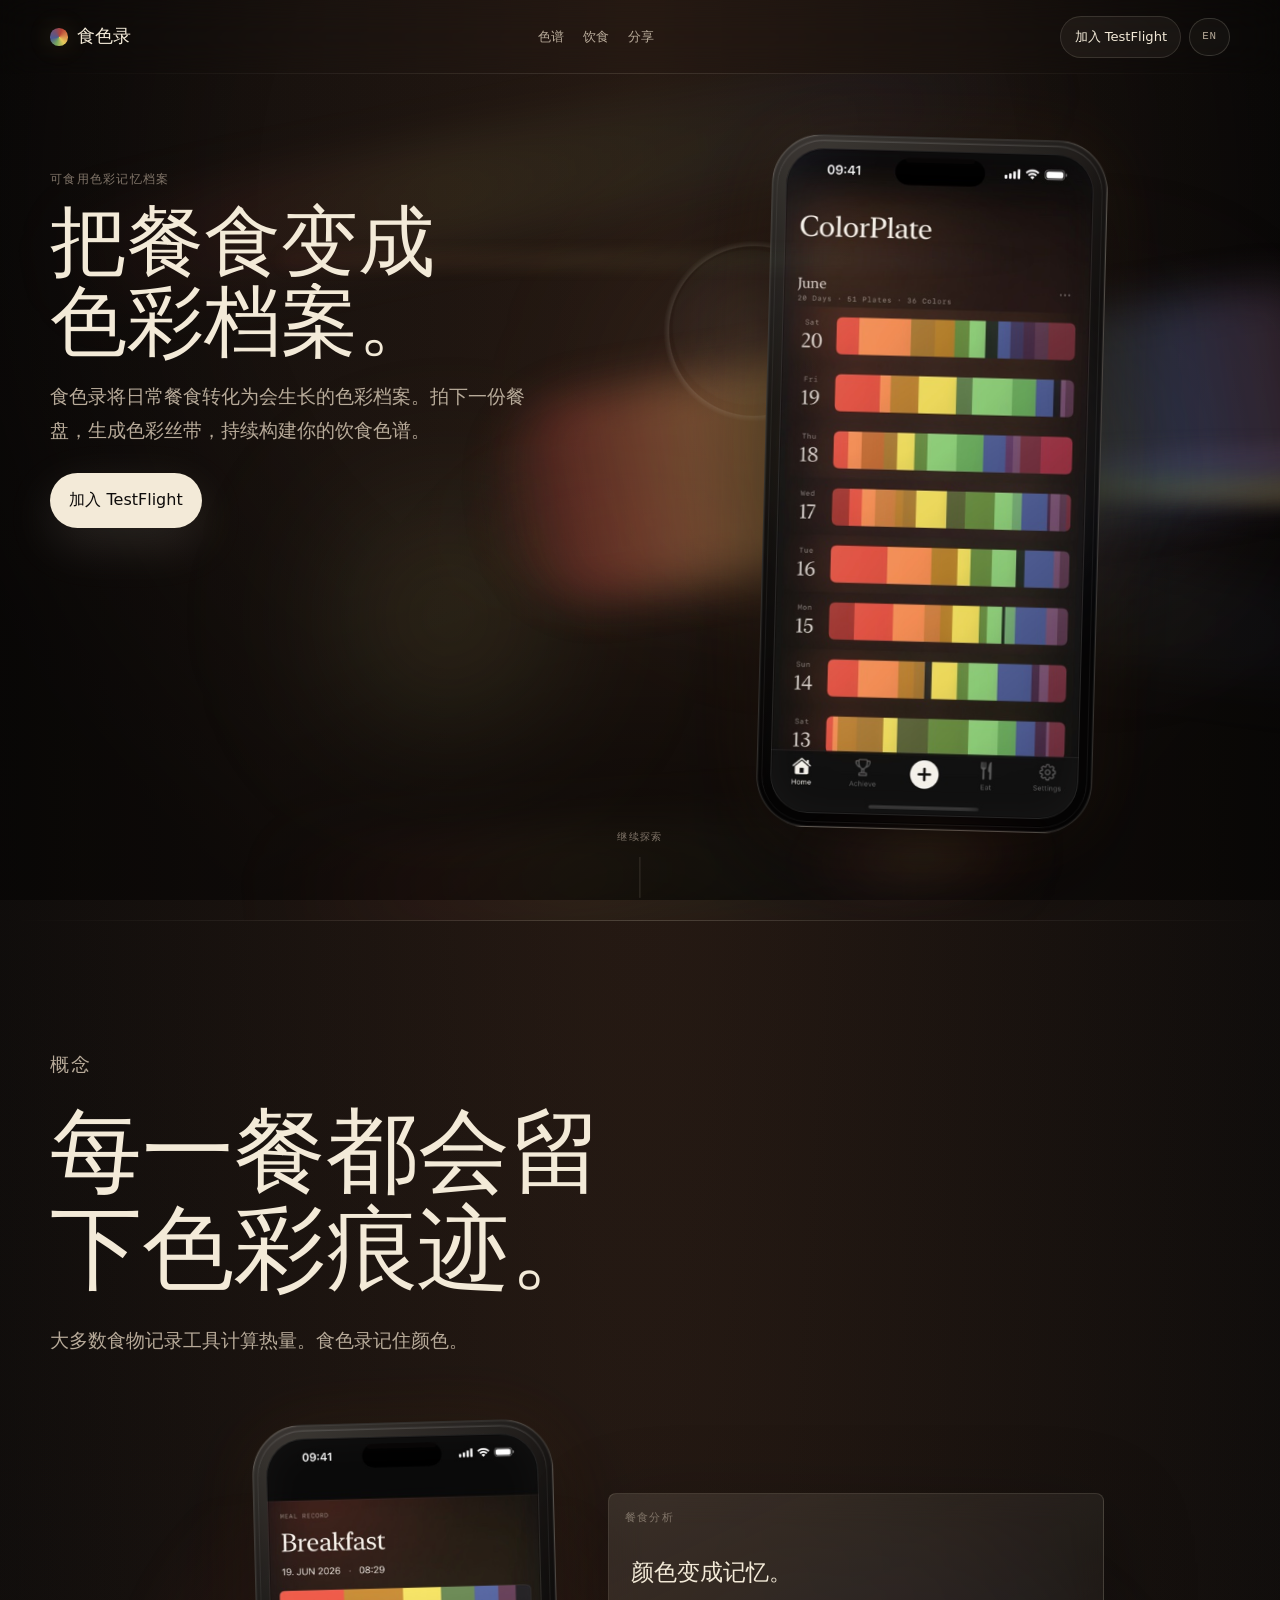
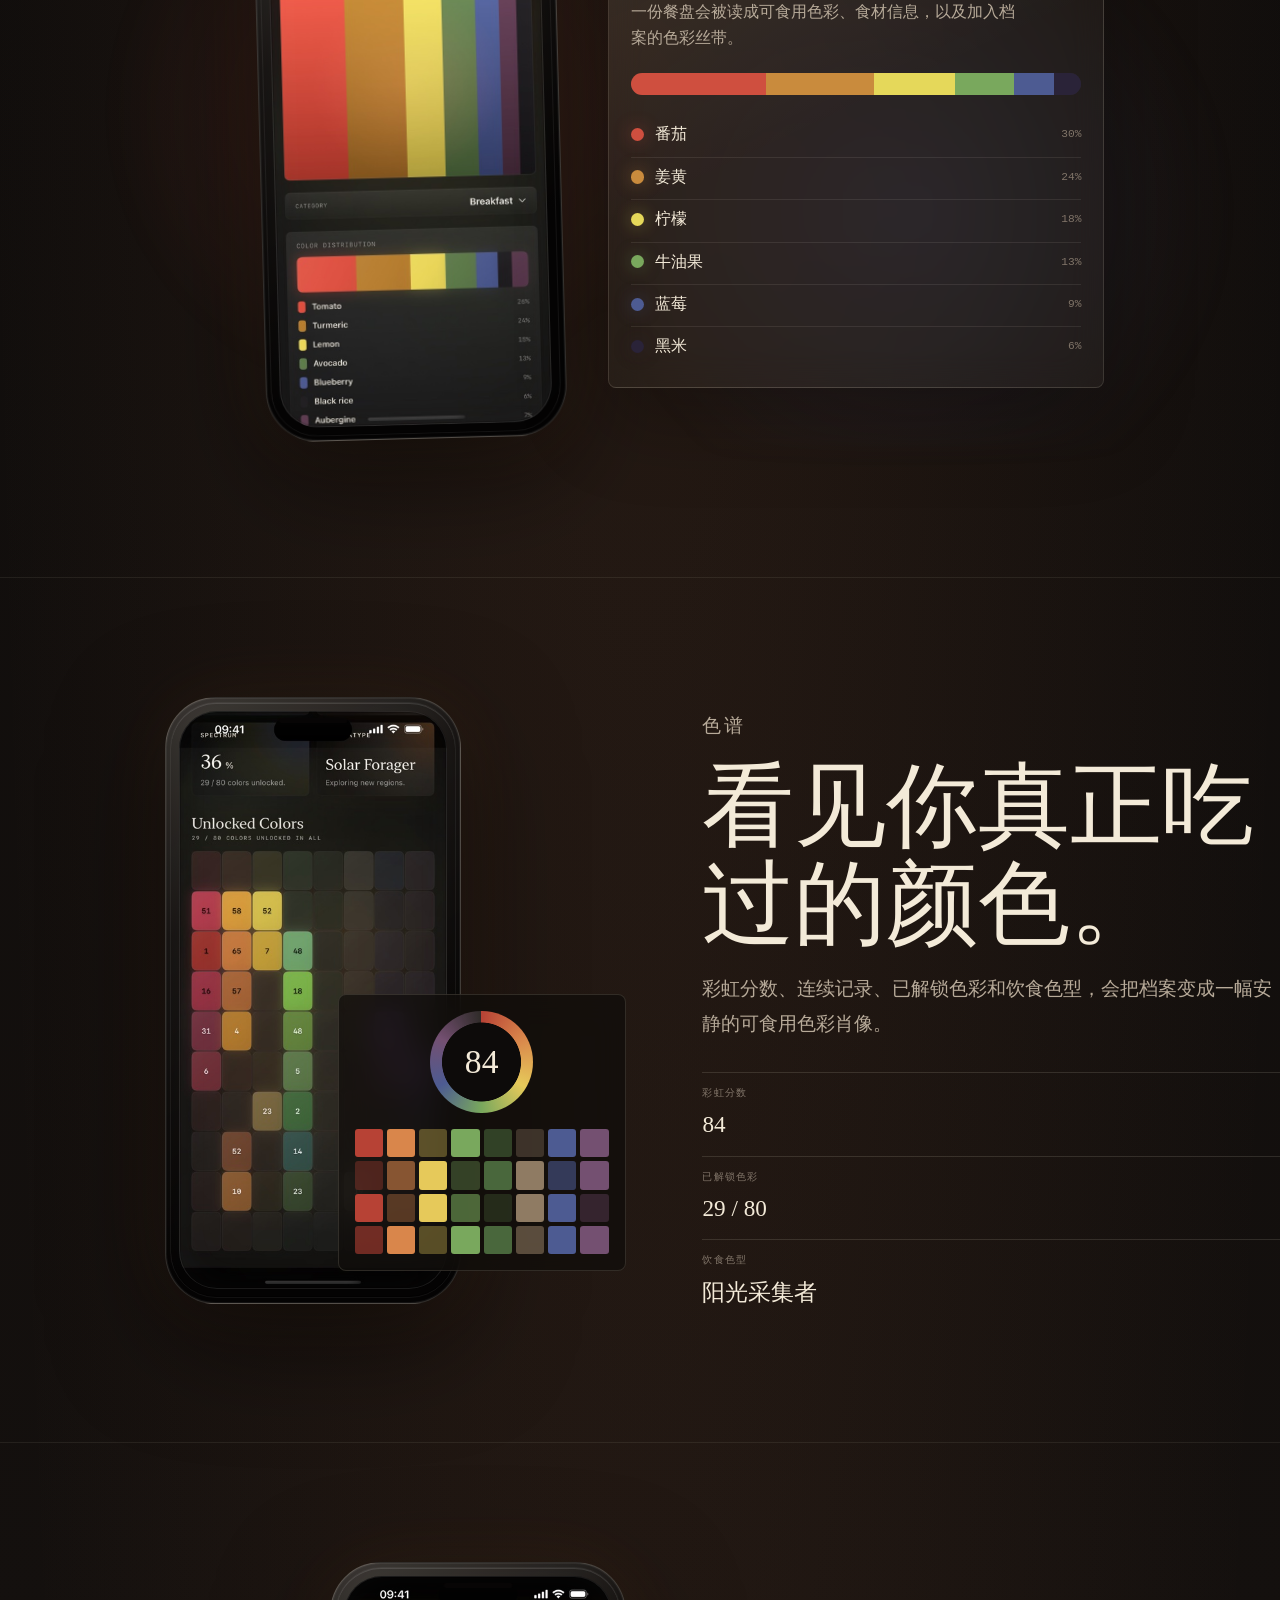
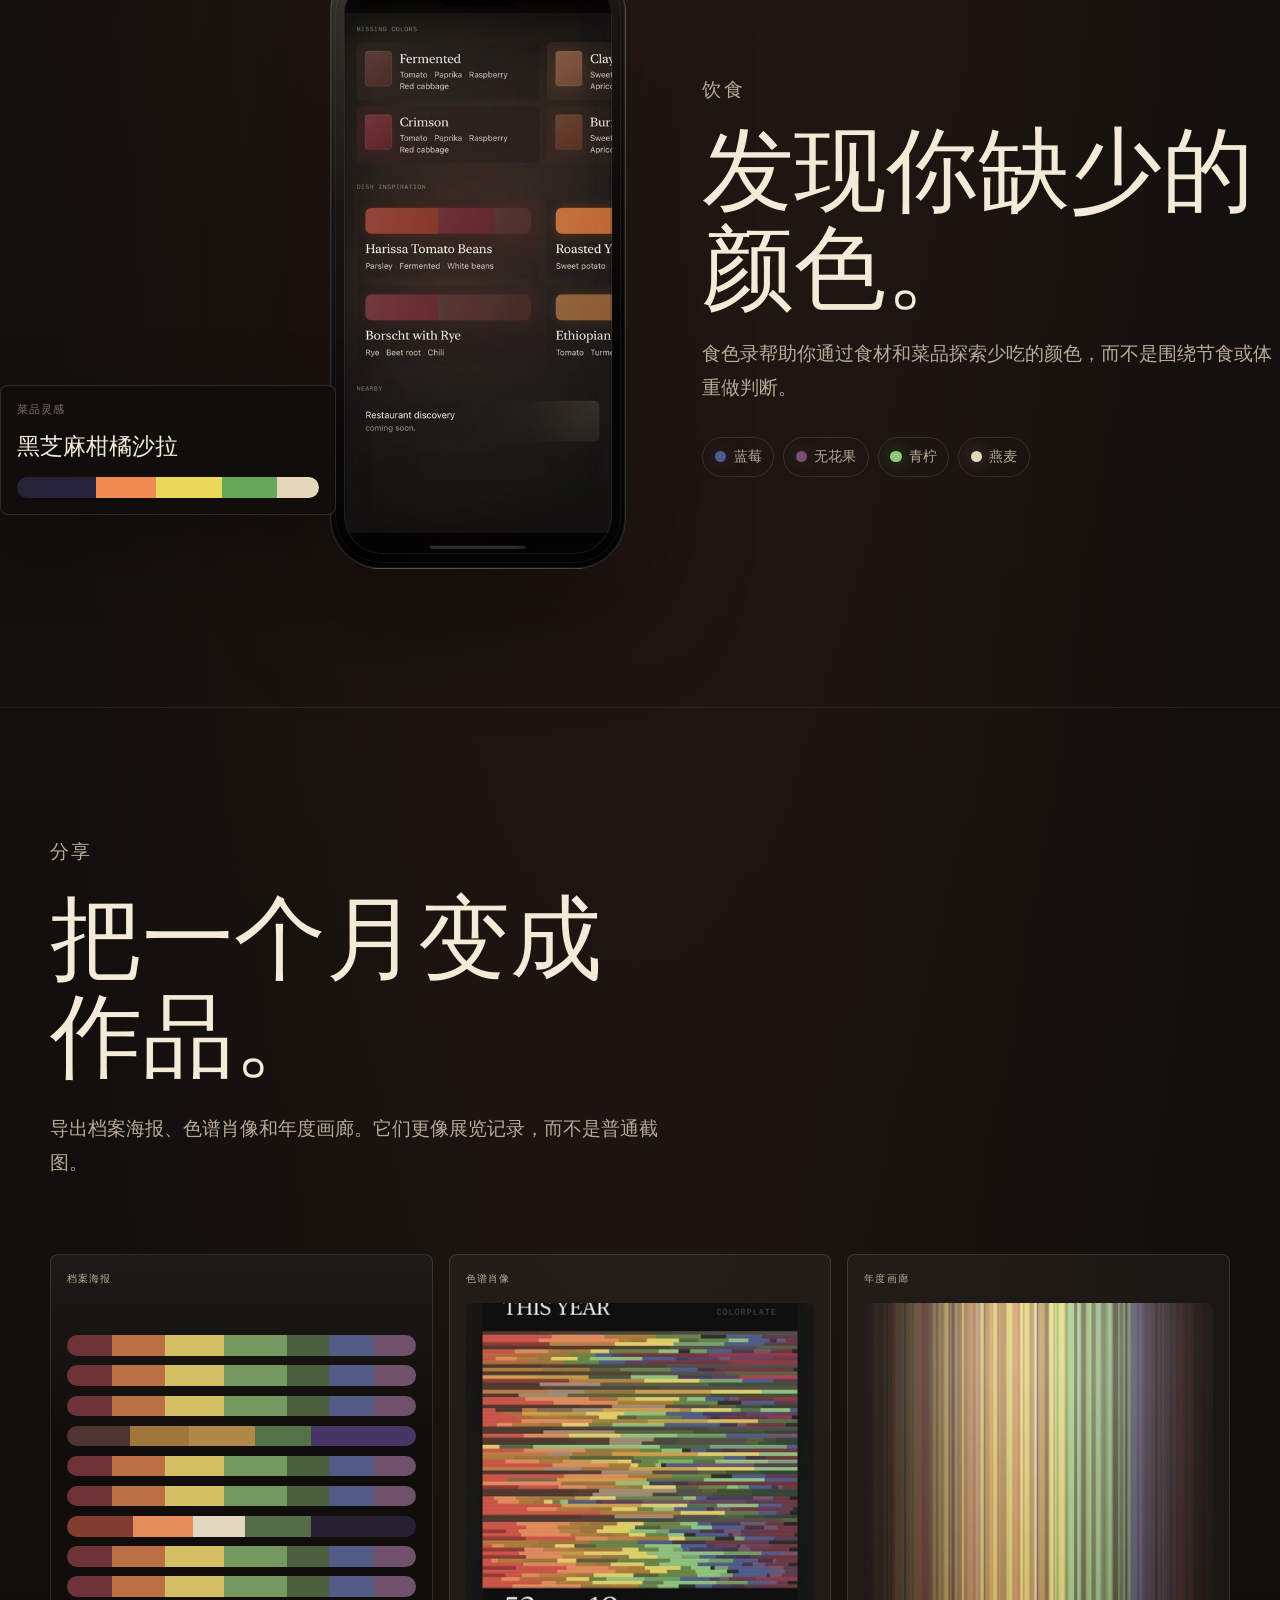
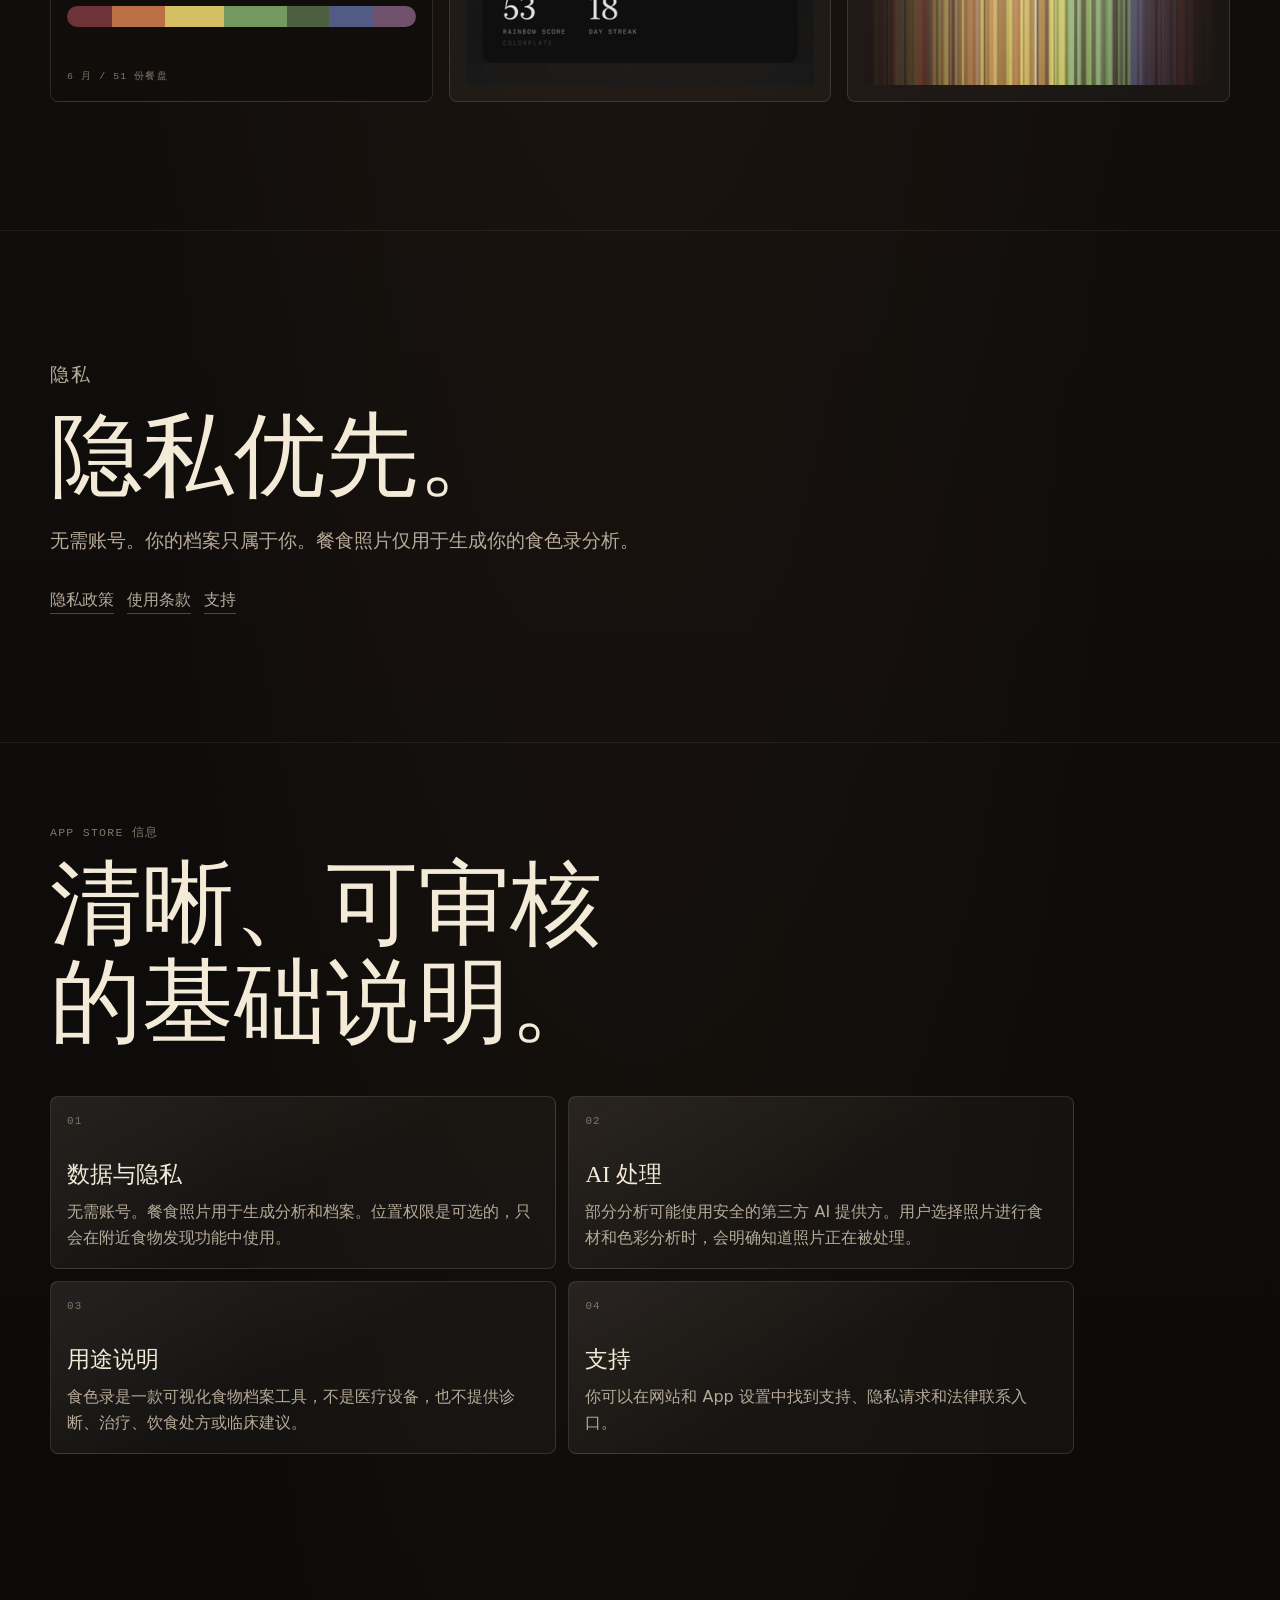
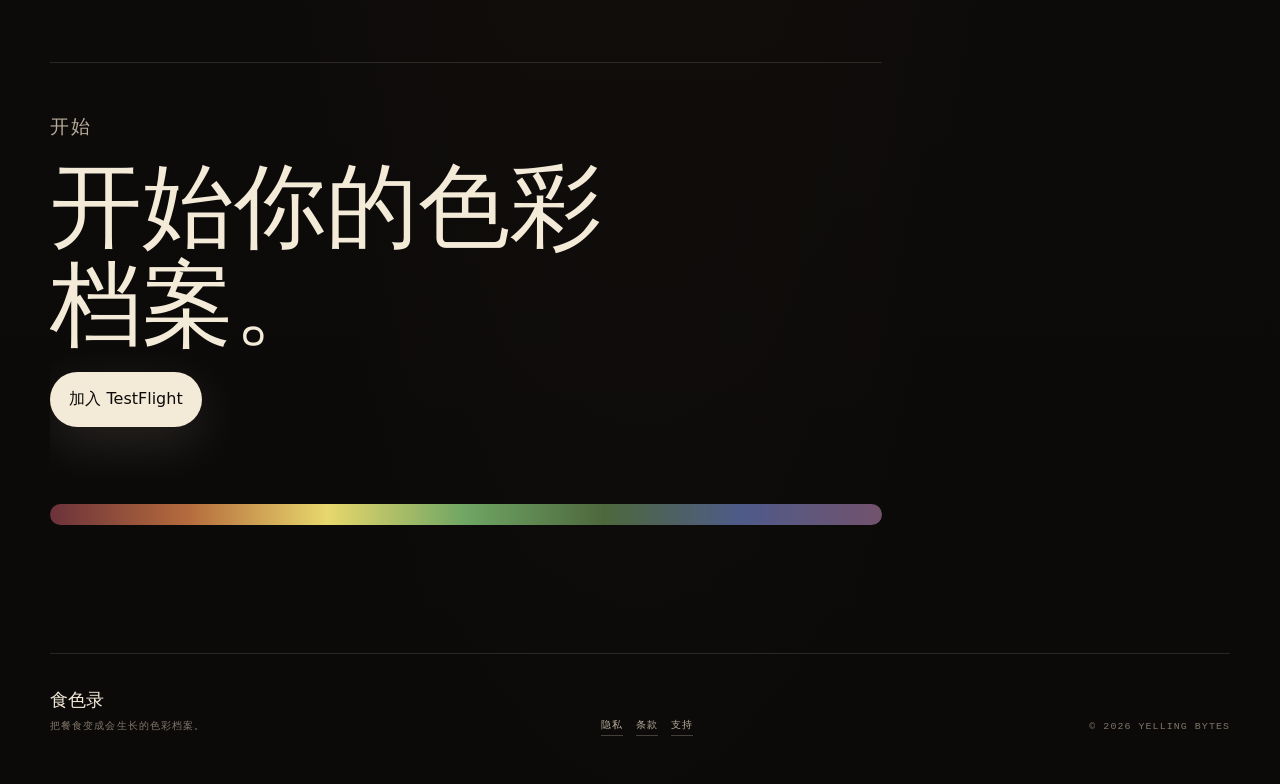
==== commit 181a6548: "Localize ColorPlate landing site" ====
--- a/index.html
+++ b/index.html
@@ -1,18 +1,18 @@
 <!doctype html>
-<html lang="en">
+<html lang="zh-Hans">
   <head>
     <meta charset="utf-8">
     <meta name="viewport" content="width=device-width, initial-scale=1">
-    <title>ColorPlate - Archive the colors you eat</title>
+    <title>食色录 - 把餐食变成色彩档案</title>
     <meta
       name="description"
-      content="ColorPlate turns meal photos into living color ribbons - a visual archive of your food spectrum."
+      content="食色录将日常餐食转化为会生长的色彩档案。拍下一份餐盘，生成色彩丝带，持续构建你的饮食色谱。"
     >
     <meta name="theme-color" content="#0d0b0a">
-    <meta property="og:title" content="ColorPlate - Archive the colors you eat">
+    <meta property="og:title" content="食色录 - 把餐食变成色彩档案">
     <meta
       property="og:description"
-      content="A visual food archive, not a calorie tracker."
+      content="一座关于可食用色彩记忆的电影感档案。"
     >
     <meta property="og:type" content="website">
     <link rel="preload" href="assets/screenshots/archive.jpg" as="image">
@@ -20,19 +20,24 @@
     <script src="https://cdn.jsdelivr.net/npm/gsap@3.12.5/dist/gsap.min.js" defer></script>
   </head>
   <body>
-    <a class="skip-link" href="#main">Skip to content</a>
+    <a class="skip-link" href="#main" data-i18n="skip">跳到主要内容</a>
     <div class="site-shell">
       <header class="site-header" aria-label="Primary">
-        <a class="wordmark" href="#top" aria-label="ColorPlate home">
+        <a class="wordmark" href="#top" aria-label="食色录首页" data-i18n-attr="aria-label:brandHome">
           <span class="wordmark-mark" aria-hidden="true"></span>
-          ColorPlate
+          <span data-i18n="brand">食色录</span>
         </a>
-        <nav class="site-nav" aria-label="Sections">
-          <a href="#spectrum">Spectrum</a>
-          <a href="#eat">Eat</a>
-          <a href="#share">Share</a>
+        <nav class="site-nav" aria-label="Sections" data-i18n-attr="aria-label:sections">
+          <a href="#spectrum" data-i18n="navSpectrum">色谱</a>
+          <a href="#eat" data-i18n="navEat">饮食</a>
+          <a href="#share" data-i18n="navShare">分享</a>
         </nav>
-        <a class="header-cta" href="https://testflight.apple.com/join/rWr4e8p2" target="_blank" rel="noopener">Join TestFlight</a>
+        <div class="header-actions">
+          <a class="header-cta" href="#final-cta" data-i18n="cta">加入 TestFlight</a>
+          <button class="language-toggle" type="button" aria-label="Switch language" aria-pressed="false" data-language-toggle>
+            <span data-lang-label>EN</span>
+          </button>
+        </div>
       </header>
 
       <main id="main">
@@ -52,17 +57,22 @@
           </div>
 
           <div class="hero-copy">
-            <p class="eyebrow hero-kicker">A visual food archive</p>
-            <h1 id="hero-title">Archive the colors you eat.</h1>
-            <p class="hero-subhead">
-              ColorPlate turns meal photos into living color ribbons - a visual archive of your food spectrum.
+            <p class="eyebrow hero-kicker" data-i18n="heroKicker">可食用色彩记忆档案</p>
+            <h1
+              id="hero-title"
+              data-i18n="heroTitle"
+              data-lines-zh="把餐食变成|色彩档案。"
+              data-lines-en="Archive the|colors you eat."
+            >把餐食变成色彩档案。</h1>
+            <p class="hero-subhead" data-i18n="heroSubhead">
+              食色录将日常餐食转化为会生长的色彩档案。拍下一份餐盘，生成色彩丝带，持续构建你的饮食色谱。
             </p>
             <div class="cta-row">
-              <a class="button button-primary" href="https://testflight.apple.com/join/rWr4e8p2" target="_blank" rel="noopener">Join TestFlight</a>
-            </div>
-          </div>
-
-          <div class="hero-visual" aria-label="ColorPlate app archive preview">
+              <a class="button button-primary" href="#final-cta" data-i18n="cta">加入 TestFlight</a>
+            </div>
+          </div>
+
+          <div class="hero-visual" aria-label="食色录档案首页预览" data-i18n-attr="aria-label:heroVisual">
             <div class="spectral-ribbon hero-stream" aria-hidden="true">
               <span></span>
             </div>
@@ -77,43 +87,45 @@
               <div class="phone-screen">
                 <img
                   src="assets/screenshots/archive.jpg"
-                  alt="ColorPlate home archive showing daily meal ribbons"
+                  alt="食色录首页档案，展示每日餐食色彩丝带"
+                  data-i18n-attr="alt:archiveAlt"
                   width="416"
                   height="900"
                 >
               </div>
             </figure>
           </div>
-          <a class="scroll-cue" href="#spectrum" aria-label="Scroll to discover">
-            <span>Scroll to discover</span>
+          <a class="scroll-cue" href="#spectrum" aria-label="继续探索" data-i18n-attr="aria-label:scrollAria">
+            <span data-i18n="scroll">继续探索</span>
             <i aria-hidden="true"></i>
           </a>
         </section>
 
         <section class="concept content-section" aria-labelledby="concept-title">
           <div class="section-heading reveal">
-            <p class="eyebrow">Concept</p>
-            <h2 id="concept-title">Every meal leaves a trace.</h2>
-            <p>
-              Most food trackers count calories. ColorPlate remembers color.
-            </p>
-          </div>
-
-          <div class="analysis-showcase reveal" aria-label="ColorPlate meal analysis with ingredient color extraction">
+            <p class="eyebrow" data-i18n="conceptLabel">概念</p>
+            <h2 id="concept-title" data-i18n="conceptTitle">每一餐都会留下色彩痕迹。</h2>
+            <p data-i18n="conceptCopy">
+              大多数食物记录工具计算热量。食色录记住颜色。
+            </p>
+          </div>
+
+          <div class="analysis-showcase reveal" aria-label="食色录餐食分析与食材色彩提取" data-i18n-attr="aria-label:analysisAria">
             <figure class="phone phone-analysis parallax-card">
               <span class="phone-speaker" aria-hidden="true"></span>
               <img
                 src="assets/screenshots/spectrum.jpg"
-                alt="ColorPlate analysis screen showing a meal color field, ribbon, and ingredient breakdown"
+                alt="食色录餐食分析界面，展示色彩分布、色彩丝带和食材拆解"
+                data-i18n-attr="alt:analysisAlt"
                 width="416"
                 height="900"
               >
             </figure>
             <article class="ingredient-analysis-card">
-              <span class="step-label">Analysis</span>
-              <h3>Color becomes memory.</h3>
-              <p>
-                A plate resolves into edible colors, ingredient notes, and a ribbon that joins the archive.
+              <span class="step-label" data-i18n="analysisLabel">餐食分析</span>
+              <h3 data-i18n="analysisTitle">颜色变成记忆。</h3>
+              <p data-i18n="analysisCopy">
+                一份餐盘会被读成可食用色彩、食材信息，以及加入档案的色彩丝带。
               </p>
               <div class="analysis-ribbon" aria-hidden="true">
                 <span style="--w:30%;--c:#cf4f3f"></span>
@@ -123,13 +135,13 @@
                 <span style="--w:9%;--c:#4d5b92"></span>
                 <span style="--w:6%;--c:#2a2338"></span>
               </div>
-              <ul class="ingredient-list" aria-label="Example extracted ingredients">
-                <li><span style="--c:#cf4f3f"></span><strong>Tomato</strong><em>30%</em></li>
-                <li><span style="--c:#c98b3d"></span><strong>Turmeric</strong><em>24%</em></li>
-                <li><span style="--c:#e5d85a"></span><strong>Lemon</strong><em>18%</em></li>
-                <li><span style="--c:#79a85d"></span><strong>Avocado</strong><em>13%</em></li>
-                <li><span style="--c:#4d5b92"></span><strong>Blueberry</strong><em>9%</em></li>
-                <li><span style="--c:#2a2338"></span><strong>Black rice</strong><em>6%</em></li>
+              <ul class="ingredient-list" aria-label="示例食材" data-i18n-attr="aria-label:ingredientAria">
+                <li><span style="--c:#cf4f3f"></span><strong data-i18n="ingredientTomato">番茄</strong><em>30%</em></li>
+                <li><span style="--c:#c98b3d"></span><strong data-i18n="ingredientTurmeric">姜黄</strong><em>24%</em></li>
+                <li><span style="--c:#e5d85a"></span><strong data-i18n="ingredientLemon">柠檬</strong><em>18%</em></li>
+                <li><span style="--c:#79a85d"></span><strong data-i18n="ingredientAvocado">牛油果</strong><em>13%</em></li>
+                <li><span style="--c:#4d5b92"></span><strong data-i18n="ingredientBlueberry">蓝莓</strong><em>9%</em></li>
+                <li><span style="--c:#2a2338"></span><strong data-i18n="ingredientBlackRice">黑米</strong><em>6%</em></li>
               </ul>
             </article>
           </div>
@@ -137,23 +149,23 @@
 
         <section id="spectrum" class="feature-section spectrum-section section-grid" aria-labelledby="spectrum-title">
           <div class="feature-copy reveal">
-            <p class="eyebrow">Spectrum</p>
-            <h2 id="spectrum-title">See the colors you actually eat.</h2>
-            <p>
-              Rainbow Score, streak, discovered colors, and chromatype turn the archive into a quiet portrait of your edible colors.
+            <p class="eyebrow" data-i18n="spectrumLabel">色谱</p>
+            <h2 id="spectrum-title" data-i18n="spectrumTitle">看见你真正吃过的颜色。</h2>
+            <p data-i18n="spectrumCopy">
+              彩虹分数、连续记录、已解锁色彩和饮食色型，会把档案变成一幅安静的可食用色彩肖像。
             </p>
             <dl class="quiet-stats">
               <div>
-                <dt>Rainbow Score</dt>
+                <dt data-i18n="rainbowScore">彩虹分数</dt>
                 <dd>84</dd>
               </div>
               <div>
-                <dt>Colors discovered</dt>
+                <dt data-i18n="colorsDiscovered">已解锁色彩</dt>
                 <dd>29 / 80</dd>
               </div>
               <div>
-                <dt>Chromatype</dt>
-                <dd>Solar Forager</dd>
+                <dt data-i18n="chromatype">饮食色型</dt>
+                <dd data-i18n="solarForager">阳光采集者</dd>
               </div>
             </dl>
           </div>
@@ -162,7 +174,8 @@
               <span class="phone-speaker" aria-hidden="true"></span>
               <img
                 src="assets/screenshots/atlas.jpg"
-                alt="ColorPlate spectrum atlas with discovered colors and chromatype"
+                alt="食色录色谱图谱，展示已解锁色彩和饮食色型"
+                data-i18n-attr="alt:atlasAlt"
                 width="416"
                 height="900"
               >
@@ -183,16 +196,16 @@
 
         <section id="eat" class="feature-section eat-section section-grid" aria-labelledby="eat-title">
           <div class="feature-copy reveal">
-            <p class="eyebrow">Eat</p>
-            <h2 id="eat-title">Discover what&apos;s missing.</h2>
-            <p>
-              ColorPlate helps you explore the colors you rarely eat - through ingredients and dishes, not diets.
-            </p>
-            <div class="ingredient-stack" aria-label="Suggested missing colors">
-              <span style="--c:#4c5a91">Blueberry</span>
-              <span style="--c:#775170">Fig</span>
-              <span style="--c:#8ccb77">Lime</span>
-              <span style="--c:#e5d7bc">Oat</span>
+            <p class="eyebrow" data-i18n="eatLabel">饮食</p>
+            <h2 id="eat-title" data-i18n="eatTitle">发现你缺少的颜色。</h2>
+            <p data-i18n="eatCopy">
+              食色录帮助你通过食材和菜品探索少吃的颜色，而不是围绕节食或体重做判断。
+            </p>
+            <div class="ingredient-stack" aria-label="建议补充的缺少色彩" data-i18n-attr="aria-label:missingAria">
+              <span style="--c:#4c5a91" data-i18n="missingBlueberry">蓝莓</span>
+              <span style="--c:#775170" data-i18n="missingFig">无花果</span>
+              <span style="--c:#8ccb77" data-i18n="missingLime">青柠</span>
+              <span style="--c:#e5d7bc" data-i18n="missingOat">燕麦</span>
             </div>
           </div>
           <div class="eat-visual reveal">
@@ -200,14 +213,15 @@
               <span class="phone-speaker" aria-hidden="true"></span>
               <img
                 src="assets/screenshots/eat.jpg"
-                alt="ColorPlate Eat view with missing colors and dish inspiration"
+                alt="食色录饮食页，展示缺少色彩和菜品灵感"
+                data-i18n-attr="alt:eatAlt"
                 width="416"
                 height="900"
               >
             </figure>
             <div class="dish-card" aria-hidden="true">
-              <span class="step-label">Dish study</span>
-              <h3>Black sesame citrus salad</h3>
+              <span class="step-label" data-i18n="dishLabel">菜品灵感</span>
+              <h3 data-i18n="dishTitle">黑芝麻柑橘沙拉</h3>
               <div class="analysis-ribbon">
                 <span style="--w:26%;--c:#262237"></span>
                 <span style="--w:20%;--c:#f28b52"></span>
@@ -221,36 +235,38 @@
 
         <section id="share" class="share-section content-section" aria-labelledby="share-title">
           <div class="section-heading reveal">
-            <p class="eyebrow">Share</p>
-            <h2 id="share-title">Turn your month into artwork.</h2>
-            <p>
-              Export archive posters, spectrum portraits, and year galleries that feel closer to exhibition notes than screenshots.
-            </p>
-          </div>
-
-          <div class="poster-grid reveal" aria-label="ColorPlate share poster previews">
+            <p class="eyebrow" data-i18n="shareLabel">分享</p>
+            <h2 id="share-title" data-i18n="shareTitle">把一个月变成作品。</h2>
+            <p data-i18n="shareCopy">
+              导出档案海报、色谱肖像和年度画廊。它们更像展览记录，而不是普通截图。
+            </p>
+          </div>
+
+          <div class="poster-grid reveal" aria-label="食色录分享海报预览" data-i18n-attr="aria-label:posterAria">
             <article class="poster-card poster-archive">
-              <p>Archive Poster</p>
+              <p data-i18n="archivePoster">档案海报</p>
               <div class="poster-ribbons" aria-hidden="true">
                 <span></span><span></span><span></span><span></span><span></span>
                 <span></span><span></span><span></span><span></span><span></span>
               </div>
-              <footer>June / 51 plates</footer>
+              <footer data-i18n="junePlates">6 月 / 51 份餐盘</footer>
             </article>
             <article class="poster-card poster-spectrum">
-              <p>Spectrum Portrait</p>
+              <p data-i18n="spectrumPortrait">色谱肖像</p>
               <img
                 src="assets/screenshots/share-poster.jpg"
-                alt="ColorPlate share poster generated by the app"
+                alt="食色录 App 生成的分享海报"
+                data-i18n-attr="alt:posterAlt"
                 width="416"
                 height="900"
               >
             </article>
             <article class="poster-card poster-year">
-              <p>Year Gallery</p>
+              <p data-i18n="yearGallery">年度画廊</p>
               <img
                 src="assets/artwork/year-in-color-portrait.jpg"
-                alt="ColorPlate year gallery artwork"
+                alt="食色录年度色彩画廊作品"
+                data-i18n-attr="alt:yearAlt"
                 width="900"
                 height="900"
               >
@@ -260,43 +276,43 @@
 
         <section class="privacy-section content-section" aria-labelledby="privacy-title">
           <div class="privacy-panel reveal">
-            <p class="eyebrow">Privacy</p>
-            <h2 id="privacy-title">Private by design.</h2>
-            <p>
-              No account required. Your archive stays yours. Photos are used to create your ColorPlate analysis.
+            <p class="eyebrow" data-i18n="privacyLabel">隐私</p>
+            <h2 id="privacy-title" data-i18n="privacyTitle">隐私优先。</h2>
+            <p data-i18n="privacyCopy">
+              无需账号。你的档案只属于你。餐食照片仅用于生成你的食色录分析。
             </p>
             <div class="legal-links">
-              <a href="privacy.html">Privacy Policy</a>
-              <a href="terms.html">Terms of Use</a>
-              <a href="support.html">Support</a>
+              <a href="privacy.html" data-i18n="privacyPolicy">隐私政策</a>
+              <a href="terms.html" data-i18n="terms">使用条款</a>
+              <a href="support.html" data-i18n="support">支持</a>
             </div>
           </div>
         </section>
 
         <section class="app-store-section content-section" aria-labelledby="app-store-title">
           <div class="app-store-panel reveal">
-            <p class="eyebrow">App Store information</p>
-            <h2 id="app-store-title">Clear, review-ready basics.</h2>
+            <p class="eyebrow" data-i18n="appStoreLabel">App Store 信息</p>
+            <h2 id="app-store-title" data-i18n="appStoreTitle">清晰、可审核的基础说明。</h2>
             <div class="compliance-grid">
               <article>
                 <span>01</span>
-                <h3>Data and privacy</h3>
-                <p>No account is required. Meal photos are used to create the analysis and archive. Location is optional and used only for nearby food discovery.</p>
+                <h3 data-i18n="dataPrivacyTitle">数据与隐私</h3>
+                <p data-i18n="dataPrivacyCopy">无需账号。餐食照片用于生成分析和档案。位置权限是可选的，只会在附近食物发现功能中使用。</p>
               </article>
               <article>
                 <span>02</span>
-                <h3>AI processing</h3>
-                <p>Some analysis may use secure third-party AI providers. Users are told when a selected photo is processed for color and ingredient analysis.</p>
+                <h3 data-i18n="aiTitle">AI 处理</h3>
+                <p data-i18n="aiCopy">部分分析可能使用安全的第三方 AI 提供方。用户选择照片进行食材和色彩分析时，会明确知道照片正在被处理。</p>
               </article>
               <article>
                 <span>03</span>
-                <h3>Regulatory status</h3>
-                <p>ColorPlate is a visual food archive. It is not a medical device and does not provide diagnosis, treatment, dietary, or clinical advice.</p>
+                <h3 data-i18n="regulatoryTitle">用途说明</h3>
+                <p data-i18n="regulatoryCopy">食色录是一款可视化食物档案工具，不是医疗设备，也不提供诊断、治疗、饮食处方或临床建议。</p>
               </article>
               <article>
                 <span>04</span>
-                <h3>Support</h3>
-                <p>Support, privacy requests, and legal contact are available from this site and inside the app settings.</p>
+                <h3 data-i18n="supportTitle">支持</h3>
+                <p data-i18n="supportCopy">你可以在网站和 App 设置中找到支持、隐私请求和法律联系入口。</p>
               </article>
             </div>
           </div>
@@ -304,10 +320,10 @@
 
         <section id="final-cta" class="final-cta content-section" aria-labelledby="final-title">
           <div class="final-panel reveal">
-            <p class="eyebrow">Begin</p>
-            <h2 id="final-title">Begin your color archive.</h2>
-            <a class="button button-primary" href="https://testflight.apple.com/join/rWr4e8p2" target="_blank" rel="noopener">
-              Join TestFlight
+            <p class="eyebrow" data-i18n="beginLabel">开始</p>
+            <h2 id="final-title" data-i18n="finalTitle">开始你的色彩档案。</h2>
+            <a class="button button-primary" href="mailto:hello@yellingbytes.com?subject=ColorPlate%20TestFlight" data-i18n="cta">
+              加入 TestFlight
             </a>
           </div>
         </section>
@@ -315,13 +331,13 @@
 
       <footer class="site-footer">
         <div>
-          <strong>ColorPlate</strong>
-          <span>Archive the colors you eat.</span>
+          <strong data-i18n="brand">食色录</strong>
+          <span data-i18n="footerLine">把餐食变成会生长的色彩档案。</span>
         </div>
-        <nav aria-label="Legal">
-          <a href="privacy.html">Privacy</a>
-          <a href="terms.html">Terms</a>
-          <a href="support.html">Support</a>
+        <nav aria-label="Legal" data-i18n-attr="aria-label:legal">
+          <a href="privacy.html" data-i18n="privacyShort">隐私</a>
+          <a href="terms.html" data-i18n="termsShort">条款</a>
+          <a href="support.html" data-i18n="support">支持</a>
         </nav>
         <p>&copy; 2026 Yelling Bytes</p>
       </footer>
--- a/styles.css
+++ b/styles.css
@@ -23,6 +23,12 @@
   --max: 1180px;
 }
 
+html[lang="zh-Hans"] {
+  --serif: "Songti SC", "STSong", "Noto Serif CJK SC", "Source Han Serif SC", "Iowan Old Style", serif;
+  --sans: "PingFang SC", "Hiragino Sans GB", "Noto Sans CJK SC", "Microsoft YaHei", ui-sans-serif, system-ui, sans-serif;
+  --mono: "SFMono-Regular", "SF Mono", "PingFang SC", Consolas, monospace;
+}
+
 * {
   box-sizing: border-box;
 }
@@ -132,6 +138,7 @@
 .wordmark,
 .header-cta,
 .button,
+.language-toggle,
 .site-nav a,
 .legal-links a {
   transition: color 180ms ease, border-color 180ms ease, background 180ms ease, transform 180ms ease;
@@ -190,6 +197,14 @@
   transform: scaleX(1);
 }
 
+.header-actions {
+  display: inline-flex;
+  align-items: center;
+  justify-content: flex-end;
+  gap: 0.5rem;
+  min-width: 0;
+}
+
 .header-cta {
   border: 1px solid var(--line);
   border-radius: 999px;
@@ -197,6 +212,31 @@
   font-size: 0.82rem;
   padding: 0.56rem 0.82rem;
   background: rgba(243, 234, 216, 0.05);
+  white-space: nowrap;
+}
+
+.language-toggle {
+  display: inline-grid;
+  place-items: center;
+  min-width: 2.55rem;
+  min-height: 2.35rem;
+  border: 1px solid rgba(243, 234, 216, 0.16);
+  border-radius: 999px;
+  color: var(--stone);
+  background: rgba(243, 234, 216, 0.035);
+  cursor: pointer;
+  font-family: var(--mono);
+  font-size: 0.68rem;
+  letter-spacing: 0.08em;
+  text-transform: uppercase;
+  backdrop-filter: blur(14px);
+}
+
+.language-toggle:hover {
+  border-color: rgba(243, 234, 216, 0.3);
+  color: var(--ivory);
+  background: rgba(243, 234, 216, 0.075);
+  transform: translateY(-1px);
 }
 
 .header-cta:hover,
@@ -218,7 +258,8 @@
 }
 
 .content-section {
-  padding-block: clamp(4.5rem, 10vw, 8rem);
+  padding-top: clamp(4.5rem, 10vw, 8rem);
+  padding-bottom: clamp(4.5rem, 10vw, 8rem);
 }
 
 .hero {
@@ -424,10 +465,22 @@
   font-size: clamp(3.05rem, 6.4vw, 5rem);
 }
 
+html[lang="zh-Hans"] h1 {
+  max-width: 7.6em;
+  font-size: clamp(3.2rem, 6vw, 5.25rem);
+  line-height: 1.04;
+}
+
 h2 {
   max-width: 12ch;
   margin-bottom: 1.1rem;
   font-size: clamp(2.7rem, 8vw, 6.4rem);
+}
+
+html[lang="zh-Hans"] h2 {
+  max-width: 6.8em;
+  font-size: clamp(2.55rem, 7.2vw, 5.8rem);
+  line-height: 1.06;
 }
 
 h3 {
@@ -435,6 +488,10 @@
   font-size: 1.45rem;
   font-weight: 400;
   line-height: 1.15;
+}
+
+html[lang="zh-Hans"] h3 {
+  line-height: 1.22;
 }
 
 .hero-subhead,
@@ -445,6 +502,14 @@
   max-width: 38rem;
   color: var(--stone);
   font-size: clamp(1rem, 1.8vw, 1.18rem);
+}
+
+html[lang="zh-Hans"] .hero-subhead,
+html[lang="zh-Hans"] .section-heading p,
+html[lang="zh-Hans"] .feature-copy p,
+html[lang="zh-Hans"] .privacy-panel p,
+html[lang="zh-Hans"] .final-panel p {
+  line-height: 1.82;
 }
 
 .cta-row {
@@ -555,6 +620,7 @@
 
 .hero-line span {
   display: block;
+  white-space: nowrap;
 }
 
 .plate-sequence {
@@ -1075,7 +1141,7 @@
 }
 
 .feature-section {
-  padding-block: clamp(4.5rem, 10vw, 8rem);
+  padding: clamp(4.5rem, 10vw, 8rem) 0;
   align-items: center;
   border-top: 1px solid rgba(243, 234, 216, 0.08);
 }
@@ -1439,6 +1505,11 @@
   font-size: clamp(3.6rem, 10vw, 7rem);
 }
 
+html[lang="zh-Hans"] .legal-main h1 {
+  max-width: none;
+  font-size: clamp(3.2rem, 9.5vw, 6.2rem);
+}
+
 .legal-main h2 {
   margin-top: 2.3rem;
   font-family: var(--sans);
@@ -1639,15 +1710,44 @@
 @media (max-width: 719px) {
   .site-header {
     padding-inline: 0.75rem;
+    gap: 0.65rem;
   }
 
   .header-cta {
+    min-height: 2.35rem;
     padding-inline: 0.7rem;
+    font-size: 0.76rem;
+  }
+
+  .language-toggle {
+    min-width: 2.32rem;
+    min-height: 2.28rem;
+    font-size: 0.62rem;
+  }
+
+  .wordmark {
+    gap: 0.46rem;
+    font-size: 1rem;
+  }
+
+  .wordmark-mark {
+    width: 0.95rem;
+    height: 0.95rem;
   }
 
   .hero {
     min-height: auto;
     padding-bottom: 5.6rem;
+  }
+
+  html[lang="zh-Hans"] h1 {
+    max-width: 5.8em;
+    font-size: clamp(3rem, 13.2vw, 3.85rem);
+  }
+
+  html[lang="zh-Hans"] h2 {
+    max-width: 6.2em;
+    font-size: clamp(2.42rem, 12vw, 3.7rem);
   }
 
   .hero-visual,
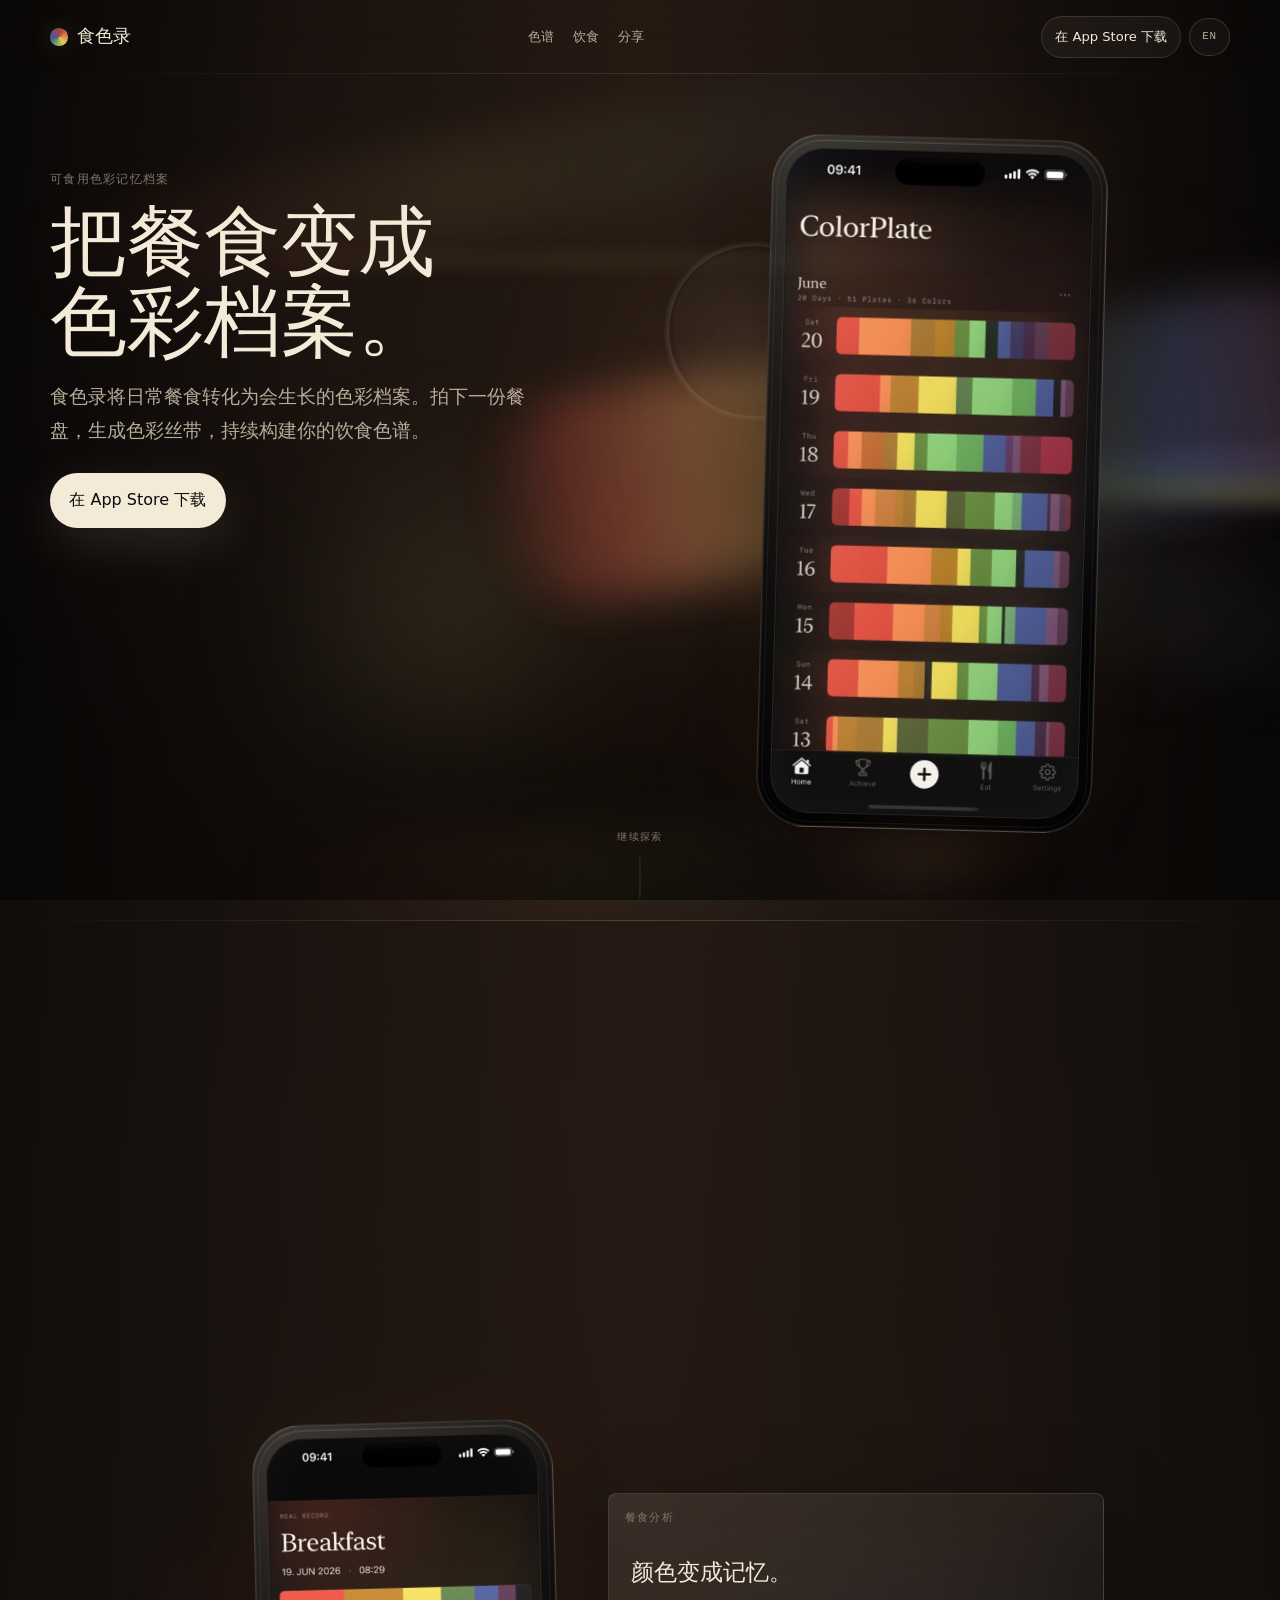
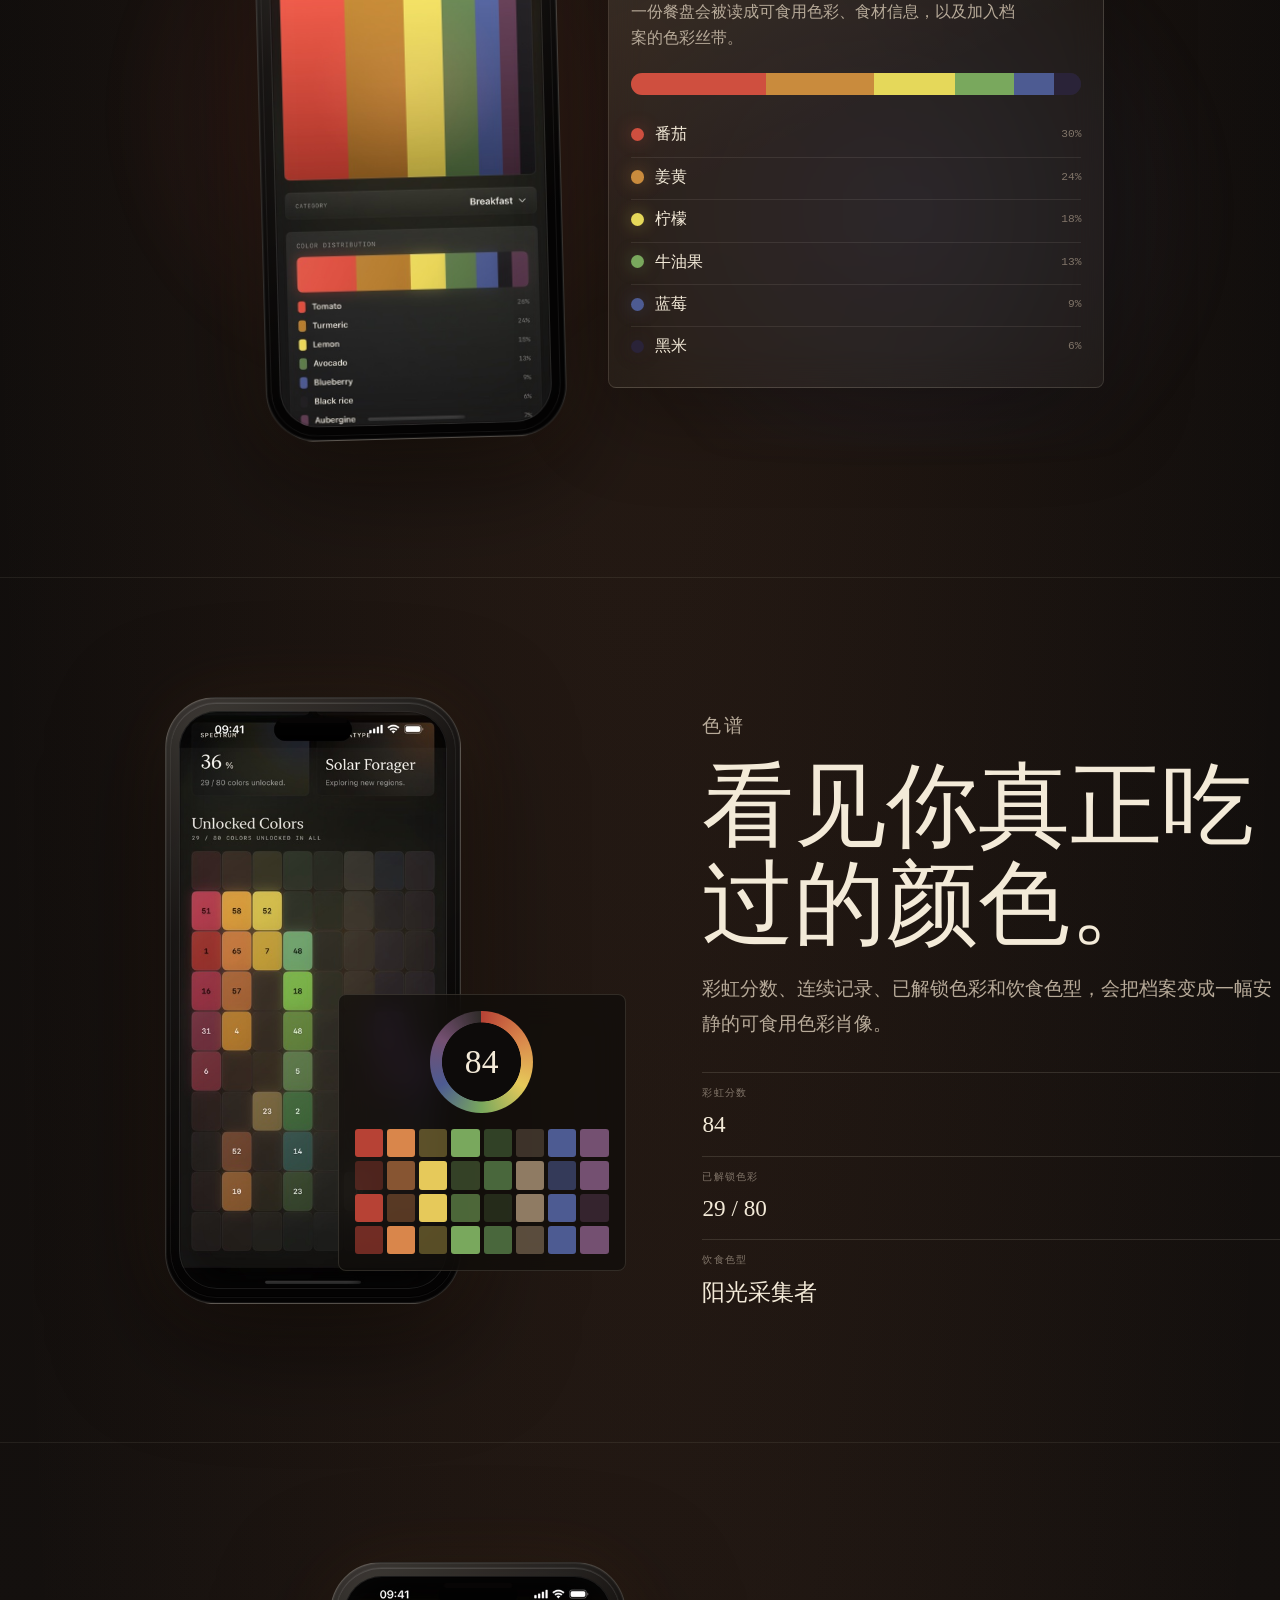
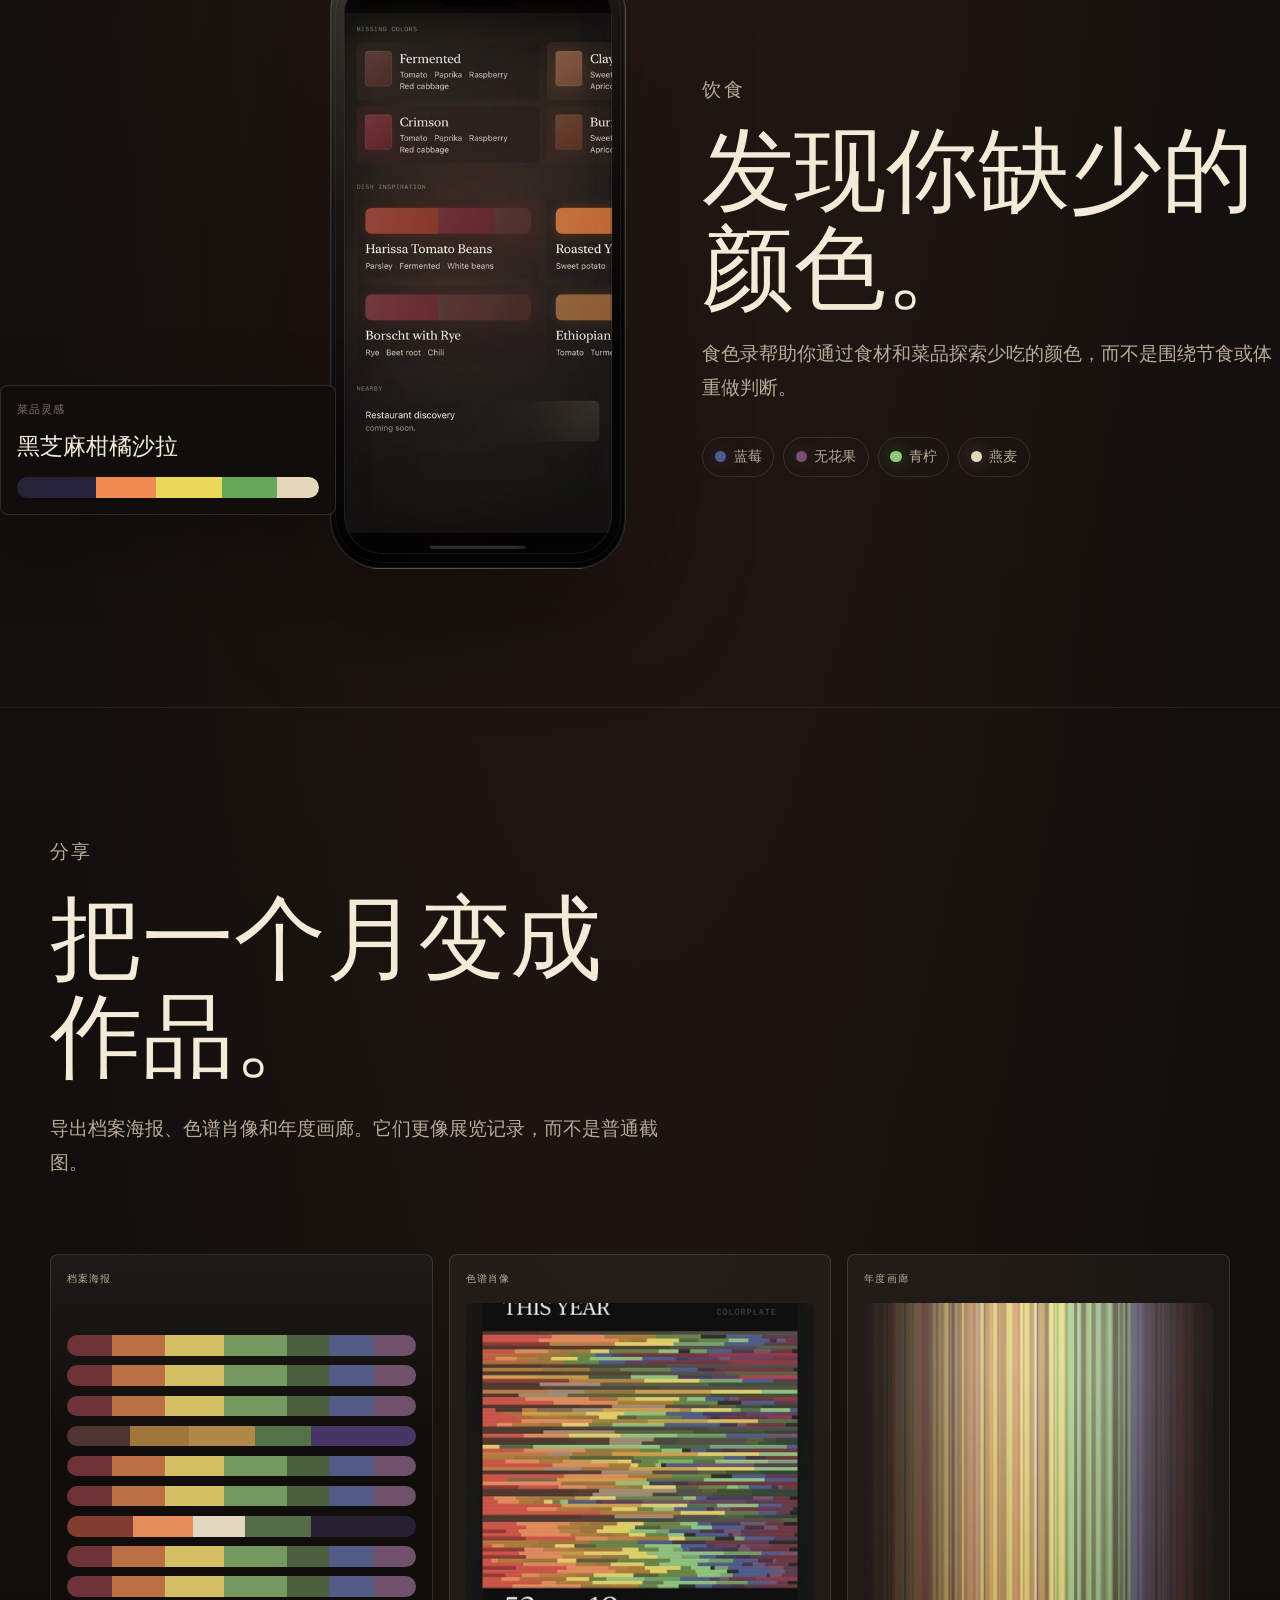
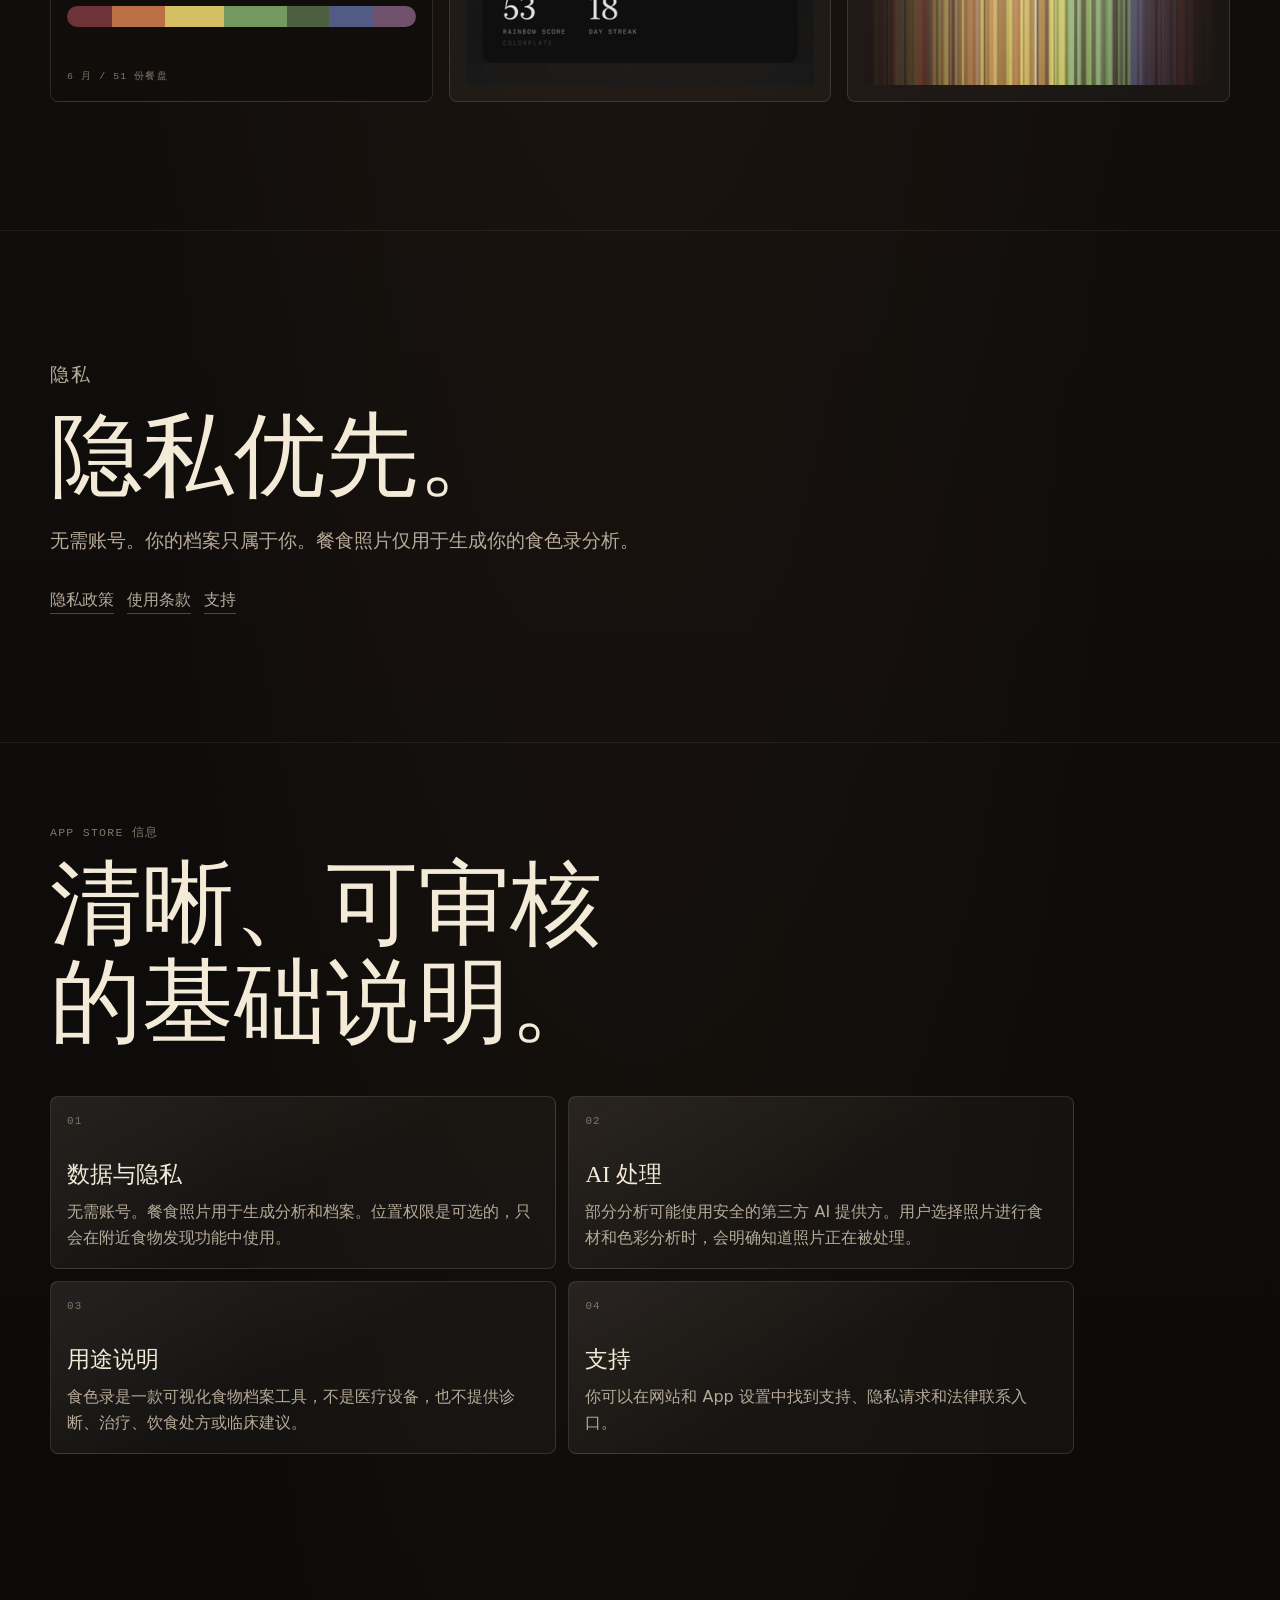
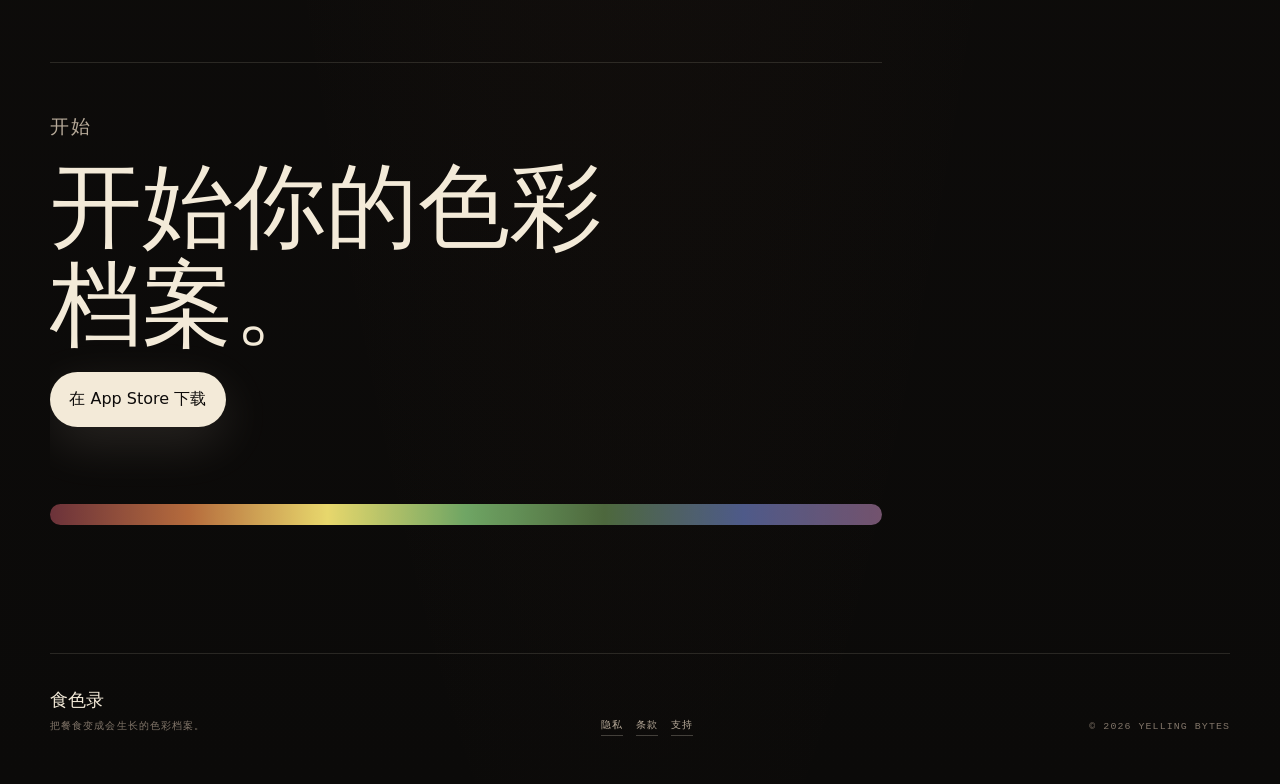
==== commit fc5b47e4: "Update CTAs for App Store launch" ====
--- a/index.html
+++ b/index.html
@@ -33,7 +33,7 @@
           <a href="#share" data-i18n="navShare">分享</a>
         </nav>
         <div class="header-actions">
-          <a class="header-cta" href="#final-cta" data-i18n="cta">加入 TestFlight</a>
+          <a class="header-cta" href="https://apps.apple.com/us/app/colorplate/id6779374350" target="_blank" rel="noopener" data-i18n="cta">在 App Store 下载</a>
           <button class="language-toggle" type="button" aria-label="Switch language" aria-pressed="false" data-language-toggle>
             <span data-lang-label>EN</span>
           </button>
@@ -68,7 +68,7 @@
               食色录将日常餐食转化为会生长的色彩档案。拍下一份餐盘，生成色彩丝带，持续构建你的饮食色谱。
             </p>
             <div class="cta-row">
-              <a class="button button-primary" href="#final-cta" data-i18n="cta">加入 TestFlight</a>
+              <a class="button button-primary" href="https://apps.apple.com/us/app/colorplate/id6779374350" target="_blank" rel="noopener" data-i18n="cta">在 App Store 下载</a>
             </div>
           </div>
 
@@ -322,8 +322,8 @@
           <div class="final-panel reveal">
             <p class="eyebrow" data-i18n="beginLabel">开始</p>
             <h2 id="final-title" data-i18n="finalTitle">开始你的色彩档案。</h2>
-            <a class="button button-primary" href="mailto:hello@yellingbytes.com?subject=ColorPlate%20TestFlight" data-i18n="cta">
-              加入 TestFlight
+            <a class="button button-primary" href="https://apps.apple.com/us/app/colorplate/id6779374350" target="_blank" rel="noopener" data-i18n="cta">
+              在 App Store 下载
             </a>
           </div>
         </section>
